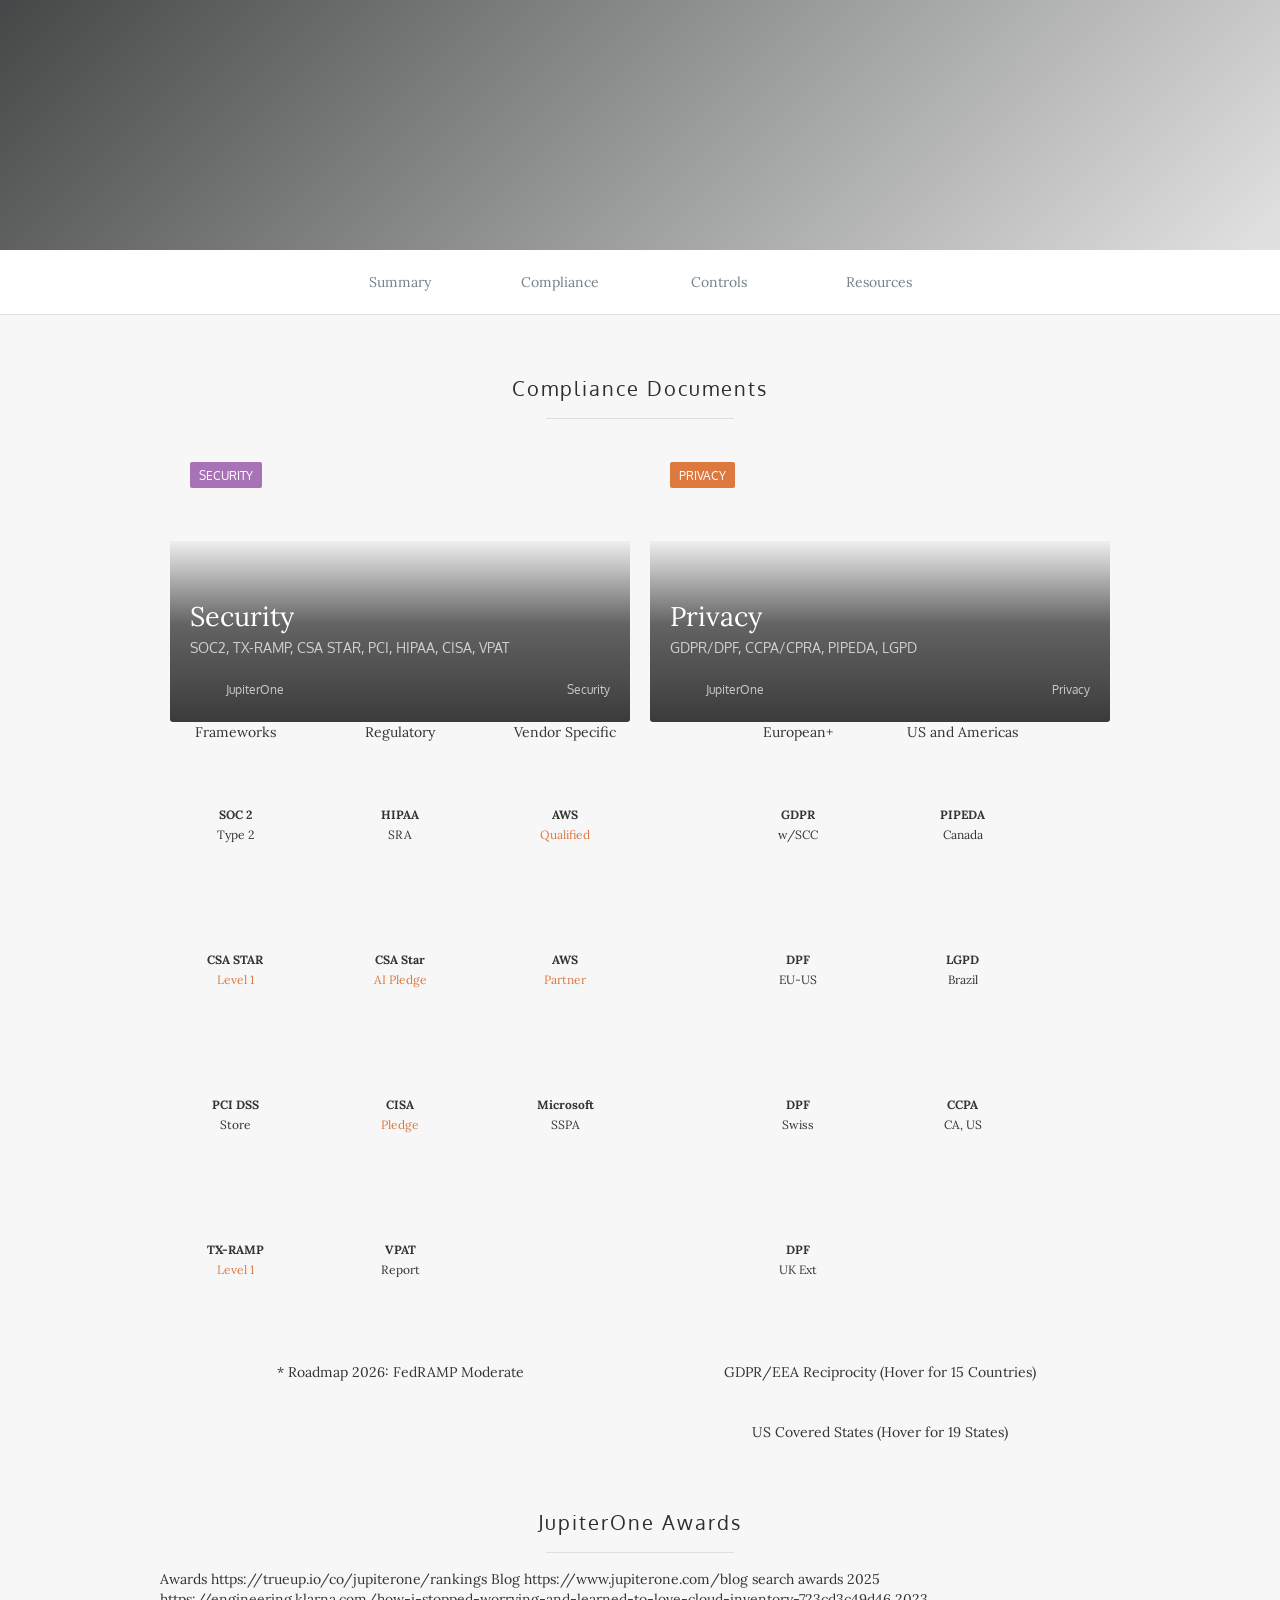
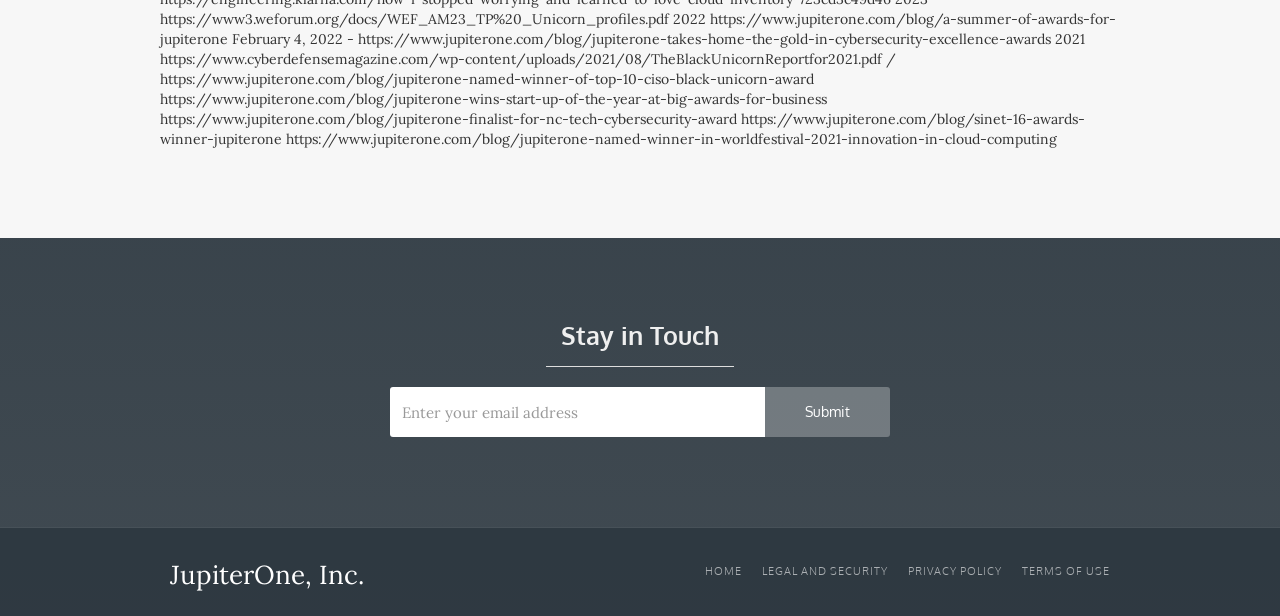
==== trust-compliance.html @ 0ce969a6 "Update trust-compliance.html" ====
<!DOCTYPE html>
<html>
   <head>
      <meta http-equiv="Content-Type" content="text/html; charset=UTF-8">
      <style>.wf-force-outline-none[tabindex="-1"]:focus{outline:none;}</style>
      <title>Trust @ JupiterOne</title>
      <meta content="width=device-width, initial-scale=1" name="viewport">
      <link href="style.css" rel="stylesheet" type="text/css">
      <link href="https://fonts.googleapis.com/" rel="preconnect">
      <link href="https://fonts.gstatic.com/" rel="preconnect" crossorigin="anonymous">
      <script src="webfont.js" type="text/javascript"></script>
      <link rel="stylesheet" href="" media="all">
      <script type="text/javascript">WebFont.load({  google: {    families: ["Lora:regular,italic,700","Oxygen:300,regular,700"]  }});</script>
      <script type="text/javascript">!function(o,c){var n=c.documentElement,t=" w-mod-";n.className+=t+"js",("ontouchstart"in o||o.DocumentTouch&&c instanceof DocumentTouch)&&(n.className+=t+"touch")}(window,document);</script>
      <link href="https://cdn.prod.website-files.com/6266ff495972f5842b11a116/628cf51d4283cd71aa6d47e0_favicon.png" rel="shortcut icon" type="image/x-icon">
      <link href="https://cdn.prod.website-files.com/6266ff495972f5842b11a116/628cf51d4283cd71aa6d47e0_favicon.png" rel="apple-touch-icon">

      <!-- This style is for the pop up container -->
    <style>
    .popup-container {
      position: relative;
      display: inline-block;
      cursor: pointer;
    }

    .popup-text {
      visibility: hidden;
      width: 400px; /* Increased width */
      background-color: #333;
      color: #fff;
      text-align: center;
      padding: 8px;
      border-radius: 6px;

      /* Position the popup */
      position: absolute;
      z-index: 1;
      bottom: 125%; /* Position above */
      left: 50%;
      transform: translateX(-50%);

      /* Fade-in effect */
      opacity: 0;
      transition: opacity 0.3s;
    }

    .popup-container:hover .popup-text {
      visibility: visible;
      opacity: 1;
    }

    .popup-text::after {
      content: "";
      position: absolute;
      top: 100%;
      left: 50%;
      margin-left: -5px;
      border-width: 5px;
      border-style: solid;
      border-color: #333 transparent transparent transparent;
    }
  </style>
      <!-- Style end -->
      
   </head>
   <body>      
         <div class="hero-section">
            <div class="hero-content w-container">
               <div style="transform: translate3d(0px, 0px, 0px) scale3d(1, 1, 1) rotateX(0deg) rotateY(0deg) rotateZ(0deg) skew(0deg, 0deg); opacity: 1; transform-style: preserve-3d;" class="hero-heading"></div>
               <div style="opacity: 1; transform: translate3d(0px, 0px, 0px) scale3d(1, 1, 1) rotateX(0deg) rotateY(0deg) rotateZ(0deg) skew(0deg, 0deg); transform-style: preserve-3d;" class="hero-subheading"></div>
            </div>
         </div>
         <div class="category-section">
            <div class="w-container">
               <div class="w-dyn-list">
                  <div role="list" class="w-clearfix w-dyn-items w-row" style="display: flex; justify-content: center;">
                     <div role="listitem" class="category-wrapper w-dyn-item w-col w-col-2"><a href="index.html" class="category-link">Summary</a></div>
                     <div role="listitem" class="category-wrapper w-dyn-item w-col w-col-2"><a href="/trust/trust-compliance.html" class="category-link">Compliance</a></div>
                     <div role="listitem" class="category-wrapper w-dyn-item w-col w-col-2"><a href="/trust/trust-controls.html" class="category-link">Controls</a></div>
                     <div role="listitem" class="category-wrapper w-dyn-item w-col w-col-2"><a href="/trust/trust-resources.html" class="category-link">Resources</a></div>
                  </div>
               </div>
            </div>
         </div>

      
         <div id="posts" class="main-section bottom-padding">
            <div id="Latest-post" class="w-container">

               <div class="section-heading">
                  <h2 class="section-title">Compliance Documents</h2>
                  <div class="med-divider"></div>
               </div>

               <div class="w-dyn-list">
                  <div role="list" class="w-clearfix w-dyn-items w-row">

                     <div role="listitem" class="featuredthumbnail w-dyn-item w-col w-col-6">
                        <a href="/trust/trust-compliance.html" data-w-id="3c1b0055-dd47-cc77-5812-26c30ac7c948" class="featured-wrapper w-inline-block">
                           <div>
                              <div style="background-color:#a872b7" class="category-tag-2">Security</div>
                              <div style="background-image: url(&quot;https://cdn.prod.website-files.com/6285b9c0f95b5ea1e88356db/6304f6a05c91085bc8f19ae1_jupiterone_starbase-ez_feat.jpeg&quot;); transform: translate3d(0px, 0px, 0px) scale3d(1, 1, 1) rotateX(0deg) rotateY(0deg) rotateZ(0deg) skew(0deg, 0deg); transform-style: preserve-3d;" class="featured-image"></div>
                           </div>
                           <div class="featured-text">
                              <div class="featured-title">Security</div>
                              <div class="featured-description">SOC2, TX-RAMP, CSA STAR, PCI, HIPAA, CISA, VPAT</div>
                              <div class="featured-details">
                                 <div class="w-clearfix">
                                    <img alt="" src="https://images.peerspot.com/image/upload/c_scale,dpr_3.0,f_auto,q_100,w_60/8gvvihca212r0fef0m4paeqx32y7.png" class="author-img">
                                    <div class="author-title lite">JupiterOne</div>
                                    <div class="thumbnail-date lite">Security</div>
                                 </div>
                              </div>
                           </div>
                        </a>

  <div style="display: flex; justify-content: center; gap: 40px; flex-wrap: wrap;">
    <!-- Column 1 -->
    <div style="display: flex; flex-direction: column; gap: 20px;">
      <center>Frameworks</center>
      <div style="width:125px;height:125px;background-image:url('https://raw.githubusercontent.com/ChrisD-J1/trust/main/img-j1-round-transparent.png');background-size:cover;background-position:center;border-radius:8px;display:flex;align-items:center;justify-content:center;text-align:center;margin:0 auto;">
        <div style="padding:8px 12px;font-size:12px;"><strong>SOC 2</strong><br>Type 2</div>
      </div>
      <div style="width:125px;height:125px;background-image:url('https://raw.githubusercontent.com/ChrisD-J1/trust/main/img-j1-round-transparent.png');background-size:cover;background-position:center;border-radius:8px;display:flex;align-items:center;justify-content:center;text-align:center;margin:0 auto;">
        <div style="padding:8px 12px;font-size:12px;"><strong>CSA STAR</strong><br><a href="https://cloudsecurityalliance.org/star/registry/jupiterone" target="_blank">Level 1</a></div>
      </div>
      <div style="width:125px;height:125px;background-image:url('https://raw.githubusercontent.com/ChrisD-J1/trust/main/img-j1-round-transparent.png');background-size:cover;background-position:center;border-radius:8px;display:flex;align-items:center;justify-content:center;text-align:center;margin:0 auto;">
        <div style="padding:8px 12px;font-size:12px;"><strong>PCI DSS</strong><br>Store</div>
      </div>
      <div style="width:125px;height:125px;background-image:url('https://raw.githubusercontent.com/ChrisD-J1/trust/main/img-j1-round-transparent.png');background-size:cover;background-position:center;border-radius:8px;display:flex;align-items:center;justify-content:center;text-align:center;margin:0 auto;">
        <div style="padding:8px 12px;font-size:12px;"><strong>TX-RAMP</strong><br><a href="https://dir.texas.gov/resource-library-item/tx-ramp-certified-cloud-products" target="_blank">Level 1</a></div>
      </div>
    </div>

    <!-- Column 2 -->
    <div style="display: flex; flex-direction: column; gap: 20px;">
      <center>Regulatory</center>
      <div style="width:125px;height:125px;background-image:url('https://raw.githubusercontent.com/ChrisD-J1/trust/main/img-j1-round-transparent.png');background-size:cover;background-position:center;border-radius:8px;display:flex;align-items:center;justify-content:center;text-align:center;margin:0 auto;">
        <div style="padding:8px 12px;font-size:12px;"><strong>HIPAA</strong><br>SRA</div>
      </div>
      <div style="width:125px;height:125px;background-image:url('https://raw.githubusercontent.com/ChrisD-J1/trust/main/img-j1-round-transparent.png');background-size:cover;background-position:center;border-radius:8px;display:flex;align-items:center;justify-content:center;text-align:center;margin:0 auto;">
        <div style="padding:8px 12px;font-size:12px;"><strong>CSA Star</strong><br><a href="https://cloudsecurityalliance.org/star/ai-trustworthy-pledge/organizations" target="_blank">AI Pledge</a></div>
      </div>
       <div style="width:125px;height:125px;background-image:url('https://raw.githubusercontent.com/ChrisD-J1/trust/main/img-j1-round-transparent.png');background-size:cover;background-position:center;border-radius:8px;display:flex;align-items:center;justify-content:center;text-align:center;margin:0 auto;">
        <div style="padding:8px 12px;font-size:12px;"><strong>CISA</strong><br><a href="https://www.cisa.gov/securebydesign/pledge/secure-design-pledge-signers" target="_blank">Pledge</a></div>
      </div>
      <div style="width:125px;height:125px;background-image:url('https://raw.githubusercontent.com/ChrisD-J1/trust/main/img-j1-round-transparent.png');background-size:cover;background-position:center;border-radius:8px;display:flex;align-items:center;justify-content:center;text-align:center;margin:0 auto;">
        <div style="padding:8px 12px;font-size:12px;"><strong>VPAT</strong><br>Report</div>
      </div>
    </div>

    <!-- Column 3 -->
    <div style="display: flex; flex-direction: column; gap: 20px;">
       <center>Vendor Specific</center>
      <div style="width:125px;height:125px;background-image:url('https://raw.githubusercontent.com/ChrisD-J1/trust/main/img-j1-round-transparent.png');background-size:cover;background-position:center;border-radius:8px;display:flex;align-items:center;justify-content:center;text-align:center;margin:0 auto;">
        <div style="padding:8px 12px;font-size:12px;"><strong>AWS</strong><br><a href="https://aws.amazon.com/marketplace/seller-profile?id=98338470-68dc-4c91-8d9e-7c3e87371c92" target="_blank">Qualified</a></div>
      </div>
      <div style="width:125px;height:125px;background-image:url('https://raw.githubusercontent.com/ChrisD-J1/trust/main/img-j1-round-transparent.png');background-size:cover;background-position:center;border-radius:8px;display:flex;align-items:center;justify-content:center;text-align:center;margin:0 auto;">
        <div style="padding:8px 12px;font-size:12px;"><strong>AWS</strong><br><a href="https://partners.amazonaws.com/partners/0010h00001fv94ZAAQ/" target="_blank">Partner</a></div>
      </div>
      <div style="width:125px;height:125px;background-image:url('https://raw.githubusercontent.com/ChrisD-J1/trust/main/img-j1-round-transparent.png');background-size:cover;background-position:center;border-radius:8px;display:flex;align-items:center;justify-content:center;text-align:center;margin:0 auto;">
        <div style="padding:8px 12px;font-size:12px;"><strong>Microsoft</strong><br>SSPA</div>
      </div>
    </div>
     * Roadmap 2026: FedRAMP Moderate
  </div>
                     </div>

                     <div role="listitem" class="featuredthumbnail w-dyn-item w-col w-col-6">
                        <a href="/trust/trust-compliance.html" data-w-id="3c1b0055-dd47-cc77-5812-26c30ac7c948" class="featured-wrapper w-inline-block">
                           <div>
                              <div style="background-color:#dd783f" class="category-tag-2">Privacy</div>
                              <div style="background-image: url(&quot;https://cdn.prod.website-files.com/6285b9c0f95b5ea1e88356db/6304f6a44783816a6e244336_jupiterone_data-privacy-day-protecting-customers-data_feat.jpeg&quot;); transform: translate3d(0px, 0px, 0px) scale3d(1, 1, 1) rotateX(0deg) rotateY(0deg) rotateZ(0deg) skew(0deg, 0deg); transform-style: preserve-3d;" class="featured-image"></div>
                           </div>
                           <div class="featured-text">
                              <div class="featured-title">Privacy</div>
                              <div class="featured-description">GDPR/DPF, CCPA/CPRA, PIPEDA, LGPD</div>
                              <div class="featured-details">
                                 <div class="w-clearfix">
                                    <img alt="" src="https://images.peerspot.com/image/upload/c_scale,dpr_3.0,f_auto,q_100,w_60/8gvvihca212r0fef0m4paeqx32y7.png" class="author-img">
                                    <div class="author-title lite">JupiterOne</div>
                                    <div class="thumbnail-date lite">Privacy</div>
                                 </div>
                              </div>
                           </div>
                        </a>

  <div style="display: flex; justify-content: center; gap: 40px; flex-wrap: wrap;">
    <!-- Column 1 -->
    <div style="display: flex; flex-direction: column; gap: 20px;">
      <center>European+</center>
      <div style="width:125px;height:125px;background-image:url('https://raw.githubusercontent.com/ChrisD-J1/trust/main/img-j1-round-transparent.png');background-size:cover;background-position:center;border-radius:8px;display:flex;align-items:center;justify-content:center;text-align:center;margin:0 auto;">
        <div style="padding:8px 12px;font-size:12px;"><strong>GDPR</strong><br>w/SCC</div>
      </div>
      <div style="width:125px;height:125px;background-image:url('https://raw.githubusercontent.com/ChrisD-J1/trust/main/img-j1-round-transparent.png');background-size:cover;background-position:center;border-radius:8px;display:flex;align-items:center;justify-content:center;text-align:center;margin:0 auto;">
        <div style="padding:8px 12px;font-size:12px;"><strong>DPF</strong><br>EU-US</div>
      </div>
      <div style="width:125px;height:125px;background-image:url('https://raw.githubusercontent.com/ChrisD-J1/trust/main/img-j1-round-transparent.png');background-size:cover;background-position:center;border-radius:8px;display:flex;align-items:center;justify-content:center;text-align:center;margin:0 auto;">
        <div style="padding:8px 12px;font-size:12px;"><strong>DPF</strong><br>Swiss</div>
      </div>
      <div style="width:125px;height:125px;background-image:url('https://raw.githubusercontent.com/ChrisD-J1/trust/main/img-j1-round-transparent.png');background-size:cover;background-position:center;border-radius:8px;display:flex;align-items:center;justify-content:center;text-align:center;margin:0 auto;">
        <div style="padding:8px 12px;font-size:12px;"><strong>DPF</strong><br>UK Ext</div>
      </div>
    </div>

    <!-- Column 2 -->
    <div style="display: flex; flex-direction: column; gap: 20px;">
      <center>US and Americas</center>
      <div style="width:125px;height:125px;background-image:url('https://raw.githubusercontent.com/ChrisD-J1/trust/main/img-j1-round-transparent.png');background-size:cover;background-position:center;border-radius:8px;display:flex;align-items:center;justify-content:center;text-align:center;margin:0 auto;">
        <div style="padding:8px 12px;font-size:12px;"><strong>PIPEDA</strong><br>Canada</div>
      </div>
      <div style="width:125px;height:125px;background-image:url('https://raw.githubusercontent.com/ChrisD-J1/trust/main/img-j1-round-transparent.png');background-size:cover;background-position:center;border-radius:8px;display:flex;align-items:center;justify-content:center;text-align:center;margin:0 auto;">
        <div style="padding:8px 12px;font-size:12px;"><strong>LGPD</strong><br>Brazil</div>
      </div>
      <div style="width:125px;height:125px;background-image:url('https://raw.githubusercontent.com/ChrisD-J1/trust/main/img-j1-round-transparent.png');background-size:cover;background-position:center;border-radius:8px;display:flex;align-items:center;justify-content:center;text-align:center;margin:0 auto;">
        <div style="padding:8px 12px;font-size:12px;"><strong>CCPA</strong><br>CA, US</div>
      </div>
    </div>
     <!-- This is the style above -->
  <div class="popup-container">GDPR/EEA Reciprocity (Hover for 15 Countries)
    <div class="popup-text">* EEA-Recognized Countries: Andorra, Argentina, Canada (commercial orgs), Faroe Islands, Guernsey, Israel, Isle of Man, Japan, Jersey, New Zealand, Republic of Korea, Switzerland, the United Kingdom, and Uruguay. US: For commercial orgs participating in the EU-US DPF.
    </div>
  </div>

  <div class="popup-container">US Covered States (Hover for 19 States)
    <div class="popup-text">* Contractual obligations may be updated to cover the following states: California (CCPA), Colorado (CPA), Connecticut (CDPA), Delaware (DPDPA), Indiana (ICDP), Iowa (ICDPA), Kentucky (KCDP), Maryland (MODPA), Minnesota (MCDP), Montana (MCDPA), Nebraska (NDPA), New Hampshire, New Jersey, Oregon (OCPA), Rhode Island (RIDTPPA), Tennessee (TIPA), Texas (TDPSA), Utah (UCPA), and Virginia (VCDPA).
    </div>
  </div>
    </div>
     <!-- Pop up over -->
                     </div>
                  </div>
               </div>
            </div>
               
            <div class="w-container">
               <div class="section-heading">
                  <h2 class="section-title">JupiterOne Awards</h2>
                  <div class="med-divider"></div>
               </div>
               
               <div class="w-dyn-list">
                  <div role="list" class="w-clearfix w-dyn-items w-row">



Awards https://trueup.io/co/jupiterone/rankings
Blog https://www.jupiterone.com/blog search awards
2025 https://engineering.klarna.com/how-i-stopped-worrying-and-learned-to-love-cloud-inventory-723cd3c49d46
2023 https://www3.weforum.org/docs/WEF_AM23_TP%20_Unicorn_profiles.pdf
2022 https://www.jupiterone.com/blog/a-summer-of-awards-for-jupiterone
February 4, 2022 - https://www.jupiterone.com/blog/jupiterone-takes-home-the-gold-in-cybersecurity-excellence-awards
2021 https://www.cyberdefensemagazine.com/wp-content/uploads/2021/08/TheBlackUnicornReportfor2021.pdf / https://www.jupiterone.com/blog/jupiterone-named-winner-of-top-10-ciso-black-unicorn-award
https://www.jupiterone.com/blog/jupiterone-wins-start-up-of-the-year-at-big-awards-for-business
https://www.jupiterone.com/blog/jupiterone-finalist-for-nc-tech-cybersecurity-award
https://www.jupiterone.com/blog/sinet-16-awards-winner-jupiterone
https://www.jupiterone.com/blog/jupiterone-named-winner-in-worldfestival-2021-innovation-in-cloud-computing
                     
                     <!--
                     <div role="listitem" class="blog-thumbnail w-dyn-item w-col w-col-4">
                        <a href="https://www.jupiterone.com/resources?content-type=Case+Study" data-w-id="46150442-4efa-9d36-3a4c-20d527e7a6bc" class="thumbnail-wrapper w-inline-block">
                           <div class="image-wrapper">
                              <div style="background-image: url(&quot;https://cmscritic.com/ms-content/uploads/2025/05/databricks.jpg?format=auto&width=1920&quot;); transform: translate3d(0px, 0px, 0px) scale3d(1, 1, 1) rotateX(0deg) rotateY(0deg) rotateZ(0deg) skew(0deg, 0deg); transform-style: preserve-3d;" class="thumbnail-image"></div>
                              <div style="background-color:#e6c728" class="category-tag">Case Study</div>
                           </div>
                           <div class="thumbnail-text">
                              <div class="blog-title">Databricks</div>
                              <div class="preview-text">How Databricks achieved greater asset visibility</div>
                           </div>
                           <div class="thumb-details w-clearfix">
                              <img alt="Databricks" src="https://images.peerspot.com/image/upload/c_scale,dpr_3.0,f_auto,q_100,w_60/8gvvihca212r0fef0m4paeqx32y7.png" class="author-img">
                              <div class="author-title">JupiterOne</div>
                              <div class="thumbnail-date">Databricks</div>
                           </div>
                        </a>
                     </div>
                     <div role="listitem" class="blog-thumbnail w-dyn-item w-col w-col-4">
                        <a href="https://www.jupiterone.com/resources?content-type=Case+Study" data-w-id="46150442-4efa-9d36-3a4c-20d527e7a6bc" class="thumbnail-wrapper w-inline-block">
                           <div class="image-wrapper">
                              <div style="background-image: url(&quot;https://indeed.design/static/83ab86812786bc2368a3e95258b2fa66/06186/Indeed-wordmark.webp&quot;); transform: translate3d(0px, 0px, 0px) scale3d(1, 1, 1) rotateX(0deg) rotateY(0deg) rotateZ(0deg) skew(0deg, 0deg); transform-style: preserve-3d;" class="thumbnail-image"></div>
                              <div style="background-color:#a872b7" class="category-tag">Case Study</div>
                           </div>
                           <div class="thumbnail-text">
                              <div class="blog-title">Indeed</div>
                              <div class="preview-text">Indeed securely transitions to AWS with JupiterOne</div>
                           </div>
                           <div class="thumb-details w-clearfix">
                              <img alt="" src="https://images.peerspot.com/image/upload/c_scale,dpr_3.0,f_auto,q_100,w_60/8gvvihca212r0fef0m4paeqx32y7.png" class="author-img">
                              <div class="author-title">JupiterOne</div>
                              <div class="thumbnail-date">Indeed</div>
                           </div>
                        </a>
                     </div>
                     <div role="listitem" class="blog-thumbnail w-dyn-item w-col w-col-4">
                        <a href="https://www.jupiterone.com/resources?content-type=Case+Study" data-w-id="46150442-4efa-9d36-3a4c-20d527e7a6bc" class="thumbnail-wrapper w-inline-block">
                           <div class="image-wrapper">
                              <div style="background-image: url(&quot;https://f.hubspotusercontent00.net/hubfs/5957403/Auth0.png&quot;); transform: translate3d(0px, 0px, 0px) scale3d(1, 1, 1) rotateX(0deg) rotateY(0deg) rotateZ(0deg) skew(0deg, 0deg); transform-style: preserve-3d;" class="thumbnail-image"></div>
                              <div style="background-color:#4aaec2" class="category-tag">Case Study</div>
                           </div>
                           <div class="thumbnail-text">
                              <div class="blog-title">Auth0</div>
                              <div class="preview-text">Auth0 improves SecOps capability with JupiterOne</div>
                           </div>
                           <div class="thumb-details w-clearfix">
                              <img alt="" src="https://images.peerspot.com/image/upload/c_scale,dpr_3.0,f_auto,q_100,w_60/8gvvihca212r0fef0m4paeqx32y7.png" class="author-img">
                              <div class="author-title">JupiterOne</div>
                              <div class="thumbnail-date">Auth0</div>
                           </div>
                        </a>
                     </div>
                     <div role="listitem" class="blog-thumbnail w-dyn-item w-col w-col-4">
                        <a href="https://www.jupiterone.com/resources?content-type=Case+Study" data-w-id="46150442-4efa-9d36-3a4c-20d527e7a6bc" class="thumbnail-wrapper w-inline-block">
                           <div class="image-wrapper">
                              <div style="background-image: url(&quot;https://cf-images.us-east-1.prod.boltdns.net/v1/static/854081161001/77eef93c-830f-4c57-8b0f-22f2dab84072/80c4df4a-a3ca-4bc3-90a3-06279bfbb542/1280x720/match/image.jpg&quot;); transform: translate3d(0px, 0px, 0px) scale3d(1, 1, 1) rotateX(0deg) rotateY(0deg) rotateZ(0deg) skew(0deg, 0deg); transform-style: preserve-3d;" class="thumbnail-image"></div>
                              <div style="background-color:#d25f7c" class="category-tag">Case Study</div>
                           </div>
                           <div class="thumbnail-text">
                              <div class="blog-title">Robinhood</div>
                              <div class="preview-text">Centralized repository of the entire vulnerability catalog</div>
                           </div>
                           <div class="thumb-details w-clearfix">
                              <img alt="" src="https://images.peerspot.com/image/upload/c_scale,dpr_3.0,f_auto,q_100,w_60/8gvvihca212r0fef0m4paeqx32y7.png" class="author-img">
                              <div class="author-title">JupiterOne</div>
                              <div class="thumbnail-date">Robinhood</div>
                           </div>
                        </a>
                     </div>
                     <div role="listitem" class="blog-thumbnail w-dyn-item w-col w-col-4">
                        <a href="https://www.jupiterone.com/resources?content-type=Case+Study" data-w-id="46150442-4efa-9d36-3a4c-20d527e7a6bc" class="thumbnail-wrapper w-inline-block">
                           <div class="image-wrapper">
                              <div style="background-image: url(&quot;https://www.perivan.com/wp-content/uploads/2024/05/mirrad.png&quot;); transform: translate3d(0px, 0px, 0px) scale3d(1, 1, 1) rotateX(0deg) rotateY(0deg) rotateZ(0deg) skew(0deg, 0deg); transform-style: preserve-3d;" class="thumbnail-image"></div>
                              <div style="background-color:#d25f7c" class="category-tag">Case Study</div>
                           </div>
                           <div class="thumbnail-text">
                              <div class="blog-title">Mirriad</div>
                              <div class="preview-text">How Mirriad Strengthened Security and Compliance to Support Business Growth</div>
                           </div>
                           <div class="thumb-details w-clearfix">
                              <img alt="" src="https://images.peerspot.com/image/upload/c_scale,dpr_3.0,f_auto,q_100,w_60/8gvvihca212r0fef0m4paeqx32y7.png" class="author-img">
                              <div class="author-title">JupiterOne</div>
                              <div class="thumbnail-date">Mirriad</div>
                           </div>
                        </a>
                     </div>
                     <div role="listitem" class="blog-thumbnail w-dyn-item w-col w-col-4">
                        <a href="https://www.jupiterone.com/resources?content-type=Case+Study" data-w-id="46150442-4efa-9d36-3a4c-20d527e7a6bc" class="thumbnail-wrapper w-inline-block">
                           <div class="image-wrapper">
                              <div style="background-image: url(&quot;https://www.okta.com/content/dam/okta---digital/en_us/images/graphics/og-image-webinars-hub.png&quot;); transform: translate3d(0px, 0px, 0px) scale3d(1, 1, 1) rotateX(0deg) rotateY(0deg) rotateZ(0deg) skew(0deg, 0deg); transform-style: preserve-3d;" class="thumbnail-image"></div>
                              <div style="background-color:#49ae5c" class="category-tag">Case Study</div>
                           </div>
                           <div class="thumbnail-text">
                              <div class="blog-title">Okta</div>
                              <div class="preview-text">Okta Customer Identity Cloud transforms security into a business enabler</div>
                           </div>
                           <div class="thumb-details w-clearfix">
                              <img alt="" src="https://images.peerspot.com/image/upload/c_scale,dpr_3.0,f_auto,q_100,w_60/8gvvihca212r0fef0m4paeqx32y7.png" class="author-img">
                              <div class="author-title">JupiterOne</div>
                              <div class="thumbnail-date">Okta</div>
                           </div>
                        </a>
                     </div> -->
                  </div>
               </div>
            </div>
         </div>

         <div class="main-section dark">
            <div class="w-container">
               <div class="section-heading">
                  <h2 class="white">Stay in Touch</h2>
                  <div class="med-divider"></div>
               </div>
               <div class="form-wrapper w-form">
                  <form id="email-form" name="email-form" data-name="Email Form" method="POST" action="https://formsubmit.co/trust@jupiterone.com" class="w-clearfix" data-wf-page-id="5e4b1929fccc7f5af9de826b" data-wf-element-id="3bd33d45-8464-92a7-9cf0-d7b045aa296d"><input class="field w-input" maxlength="256" name="email" data-name="Email" placeholder="Enter your email address" type="email" id="email" required=""><input type="submit" data-wait="Please wait..." class="submit-button w-button" value="Submit">
                  <input type="hidden" name="_captcha" value="false">
                  <input type="hidden" name="_subject" value="New Trust Submission!">
                  <input type="hidden" name="_next" value="https://www.jupiterone.com"></form>
                  <div class="success-message w-form-done">
                     <p>Thank you! Your submission has been received!</p>
                  </div>
                  <div class="w-form-fail">
                     <p>Oops! Something went wrong while submitting the form</p>
                  </div>
               </div>
            </div>
            <div class="footer-section">
               <div class="w-container">
                  <div class="w-row">
                     <div class="w-col w-col-4 w-col-small-4">
                        <a href="https://www.jupiterone.com/" aria-current="page" class="footer-logo w-inline-block w--current">
                           <div class="long-text">JupiterOne, Inc.</div>
                        </a>
                     </div>
                     <div class="footer-links w-col w-col-8 w-col-small-8"><a href="https://www.jupiterone.com" aria-current="page" class="footer-link w--current">Home</a><a href="https://www.jupiterone.com/legal-and-security-hub" class="footer-link">Legal and Security</a><a href="https://www.jupiterone.com/privacy-policy" class="footer-link">Privacy Policy</a><a href="https://www.jupiterone.com/terms-of-use" class="footer-link">Terms of Use</a></div>
                  </div>
               </div>
            </div>
         </div>
      </div>
   </body>
</html>
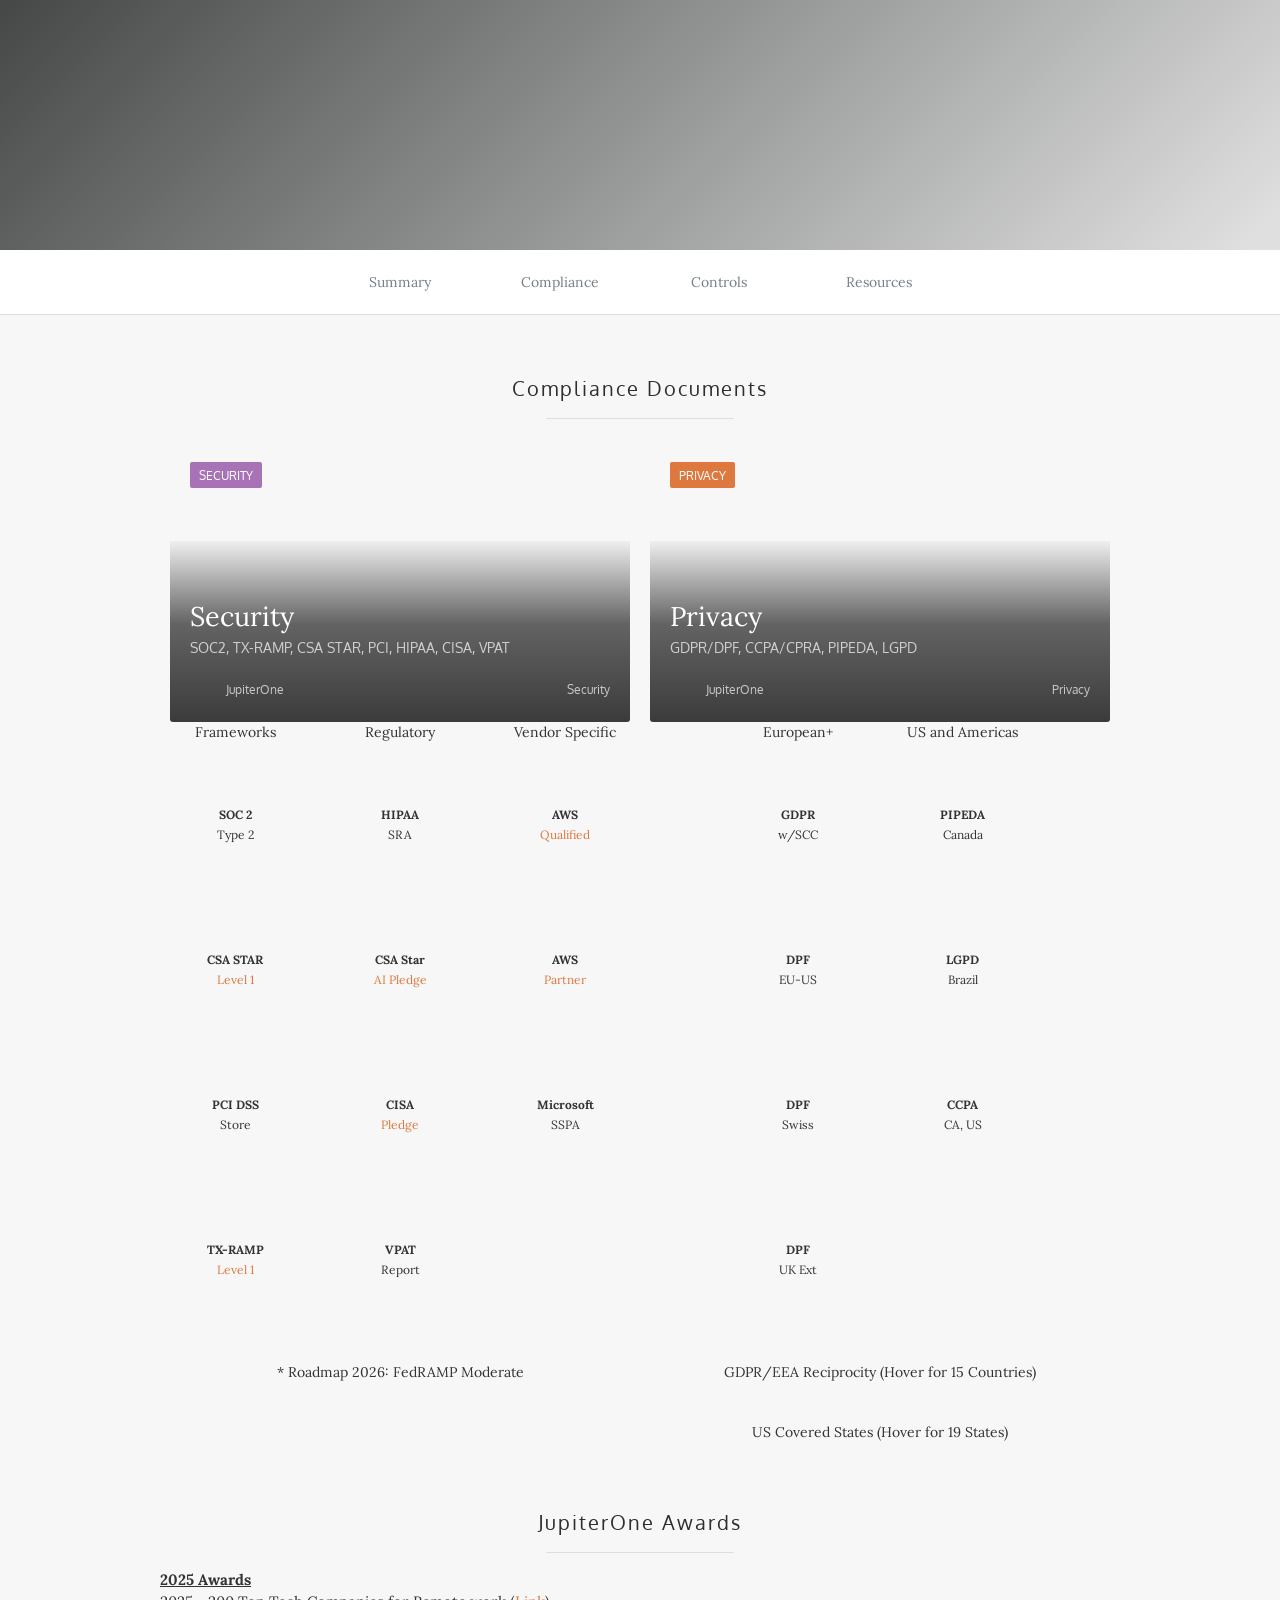
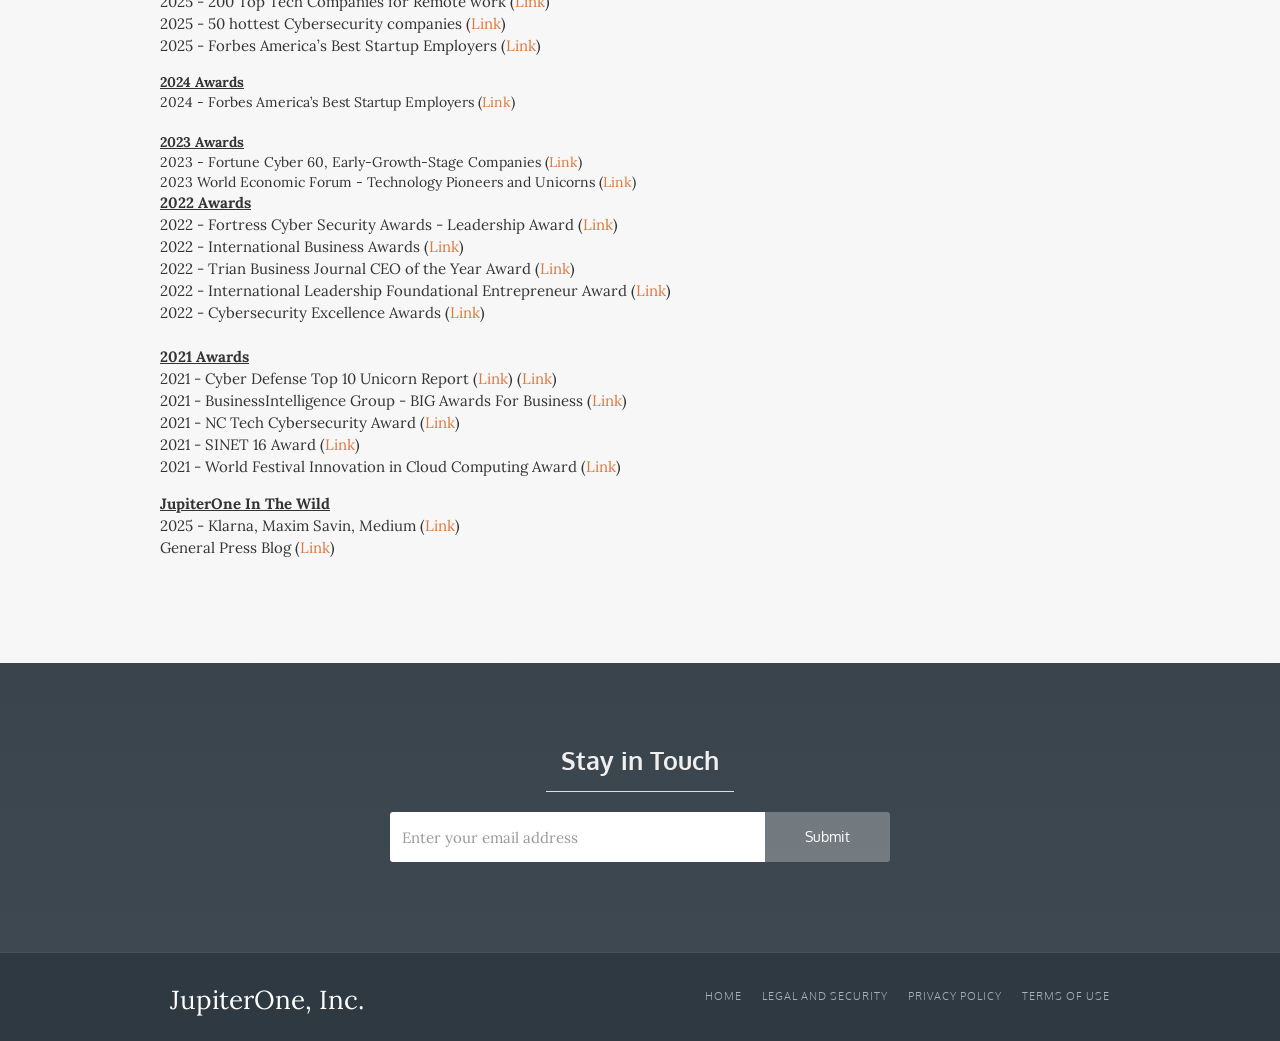
==== commit f92da869: "Update trust-compliance.html" ====
--- a/trust-compliance.html
+++ b/trust-compliance.html
@@ -242,19 +242,29 @@
                <div class="w-dyn-list">
                   <div role="list" class="w-clearfix w-dyn-items w-row">
 
-
-
-Awards https://trueup.io/co/jupiterone/rankings
-Blog https://www.jupiterone.com/blog search awards
-2025 https://engineering.klarna.com/how-i-stopped-worrying-and-learned-to-love-cloud-inventory-723cd3c49d46
-2023 https://www3.weforum.org/docs/WEF_AM23_TP%20_Unicorn_profiles.pdf
-2022 https://www.jupiterone.com/blog/a-summer-of-awards-for-jupiterone
-February 4, 2022 - https://www.jupiterone.com/blog/jupiterone-takes-home-the-gold-in-cybersecurity-excellence-awards
-2021 https://www.cyberdefensemagazine.com/wp-content/uploads/2021/08/TheBlackUnicornReportfor2021.pdf / https://www.jupiterone.com/blog/jupiterone-named-winner-of-top-10-ciso-black-unicorn-award
-https://www.jupiterone.com/blog/jupiterone-wins-start-up-of-the-year-at-big-awards-for-business
-https://www.jupiterone.com/blog/jupiterone-finalist-for-nc-tech-cybersecurity-award
-https://www.jupiterone.com/blog/sinet-16-awards-winner-jupiterone
-https://www.jupiterone.com/blog/jupiterone-named-winner-in-worldfestival-2021-innovation-in-cloud-computing
+<p><span style="text-decoration: underline;"><strong>2025 Awards</strong></span><br />2025 - 200 Top Tech Companies for Remote work (<a href="https://trueup.io/co/jupiterone/rankings">Link</a>)<br />2025 - 50 hottest Cybersecurity companies&nbsp;(<a href="https://trueup.io/co/jupiterone/rankings">Link</a>)<br />2025 - Forbes America&rsquo;s Best Startup Employers (<a href="https://trueup.io/co/jupiterone/rankings">Link</a>)</p>
+<div>
+<div class="mb-6 flex items-start">
+<div class="shrink-0"><span style="text-decoration: underline;"><strong>2024 Awards</strong></span></div>
+<div class="shrink-0">2024 - Forbes America&rsquo;s Best Startup Employers (<a href="https://trueup.io/co/jupiterone/rankings">Link</a>)</div>
+<div class="me-4 leading-tight">
+<div class="text-sm">&nbsp;</div>
+<div class="text-sm"><span style="text-decoration: underline;"><strong>2023 Awards</strong></span></div>
+</div>
+</div>
+</div>
+<div>
+<div class="mb-6 flex items-start">
+<div class="me-4 leading-tight">
+<div class="font-semibold">2023 - Fortune Cyber 60,&nbsp;Early-Growth-Stage Companies (<a href="https://trueup.io/co/jupiterone/rankings">Link</a>)</div>
+<div class="text-sm">
+<div class="font-semibold">2023 World Economic Forum - Technology Pioneers and Unicorns&nbsp;(<a href="https://www3.weforum.org/docs/WEF_AM23_TP%20_Unicorn_profiles.pdf">Link</a>)</div>
+</div>
+</div>
+</div>
+</div>
+<p><span style="text-decoration: underline;"><strong>2022 Awards</strong></span><br />2022 - Fortress Cyber Security Awards - Leadership Award&nbsp;(<a href="https://www.jupiterone.com/blog/a-summer-of-awards-for-jupiterone">Link</a>)<br />2022 - International Business Awards&nbsp;(<a href="https://www.jupiterone.com/blog/a-summer-of-awards-for-jupiterone">Link</a>)<br />2022 - Trian Business Journal CEO of the Year Award&nbsp;(<a href="https://www.jupiterone.com/blog/a-summer-of-awards-for-jupiterone">Link</a>)<br />2022 - International Leadership Foundational Entrepreneur Award&nbsp;(<a href="https://www.jupiterone.com/blog/a-summer-of-awards-for-jupiterone">Link</a>)<br />2022 - Cybersecurity Excellence Awards&nbsp;(<a href="https://www.jupiterone.com/blog/jupiterone-takes-home-the-gold-in-cybersecurity-excellence-awards">Link</a>)<br /><br /><span style="text-decoration: underline;"><strong>2021 Awards</strong></span><br />2021 - Cyber Defense Top 10 Unicorn Report&nbsp;(<a href="https://www.cyberdefensemagazine.com/wp-content/uploads/2021/08/TheBlackUnicornReportfor2021.pdf">Link</a>) (<a href="https://www.jupiterone.com/blog/jupiterone-named-winner-of-top-10-ciso-black-unicorn-award">Link</a>)<br />2021 - BusinessIntelligence Group - BIG Awards For Business (<a href="https://www.jupiterone.com/blog/jupiterone-wins-start-up-of-the-year-at-big-awards-for-business">Link</a>)<br />2021 - NC Tech Cybersecurity Award (<a href="https://www.jupiterone.com/blog/jupiterone-finalist-for-nc-tech-cybersecurity-award">Li</a><a href="https://www.jupiterone.com/blog/jupiterone-finalist-for-nc-tech-cybersecurity-award">nk</a>)<br />2021 - SINET 16 Award (<a href="https://www.jupiterone.com/blog/sinet-16-awards-winner-jupiterone">Link</a>)<br />2021 - World Festival Innovation in Cloud Computing Award (<a href="https://www.jupiterone.com/blog/jupiterone-named-winner-in-worldfestival-2021-innovation-in-cloud-computing">Link</a>)<span class="c-message__edited_label" dir="ltr" data-sk="tooltip_parent"><br /></span></p>
+<p><span class="c-message__edited_label" dir="ltr" data-sk="tooltip_parent"><span style="text-decoration: underline;"><strong>JupiterOne In The Wild</strong></span><br />2025 - Klarna, Maxim Savin, Medium (<a href="https://engineering.klarna.com/how-i-stopped-worrying-and-learned-to-love-cloud-inventory-723cd3c49d46">Link</a>)<br />General Press Blog (<a href="https://www.jupiterone.com/newsroom">Link</a>)<br /></span></p>
                      
                      <!--
                      <div role="listitem" class="blog-thumbnail w-dyn-item w-col w-col-4">
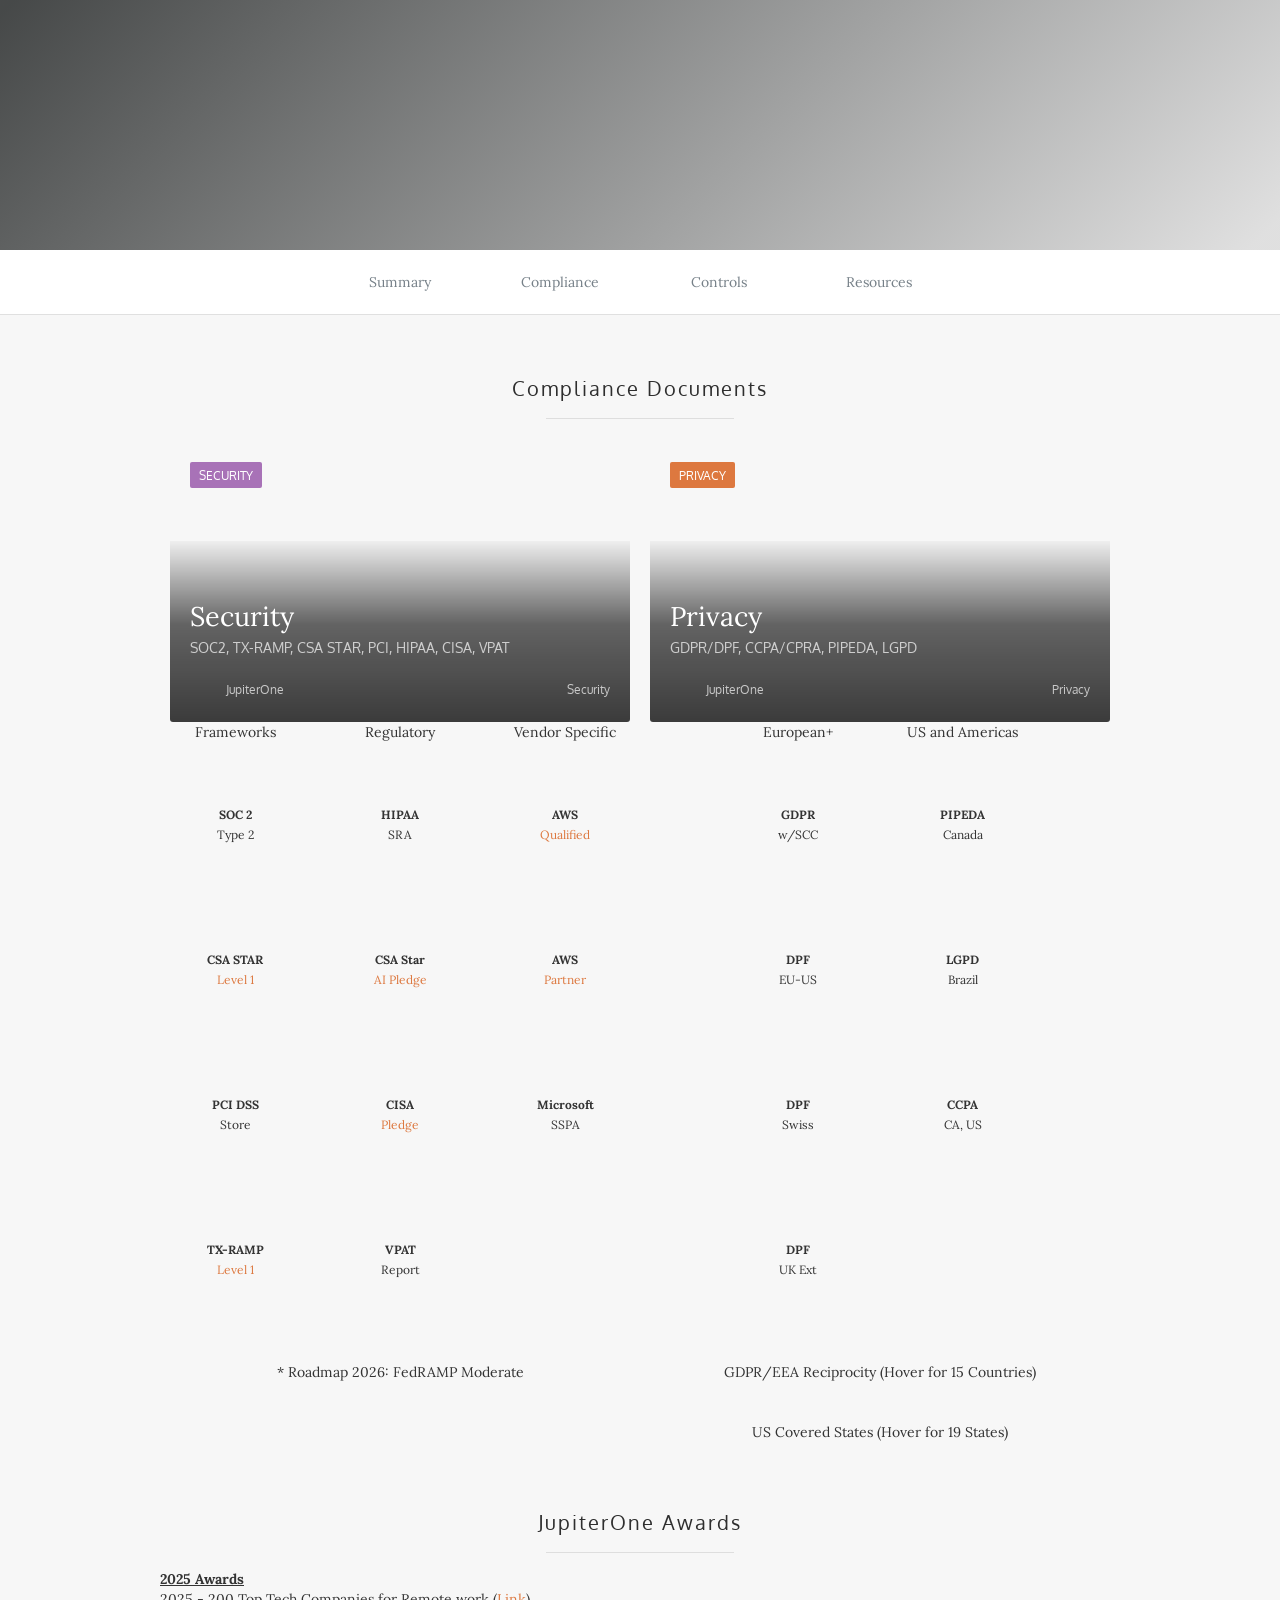
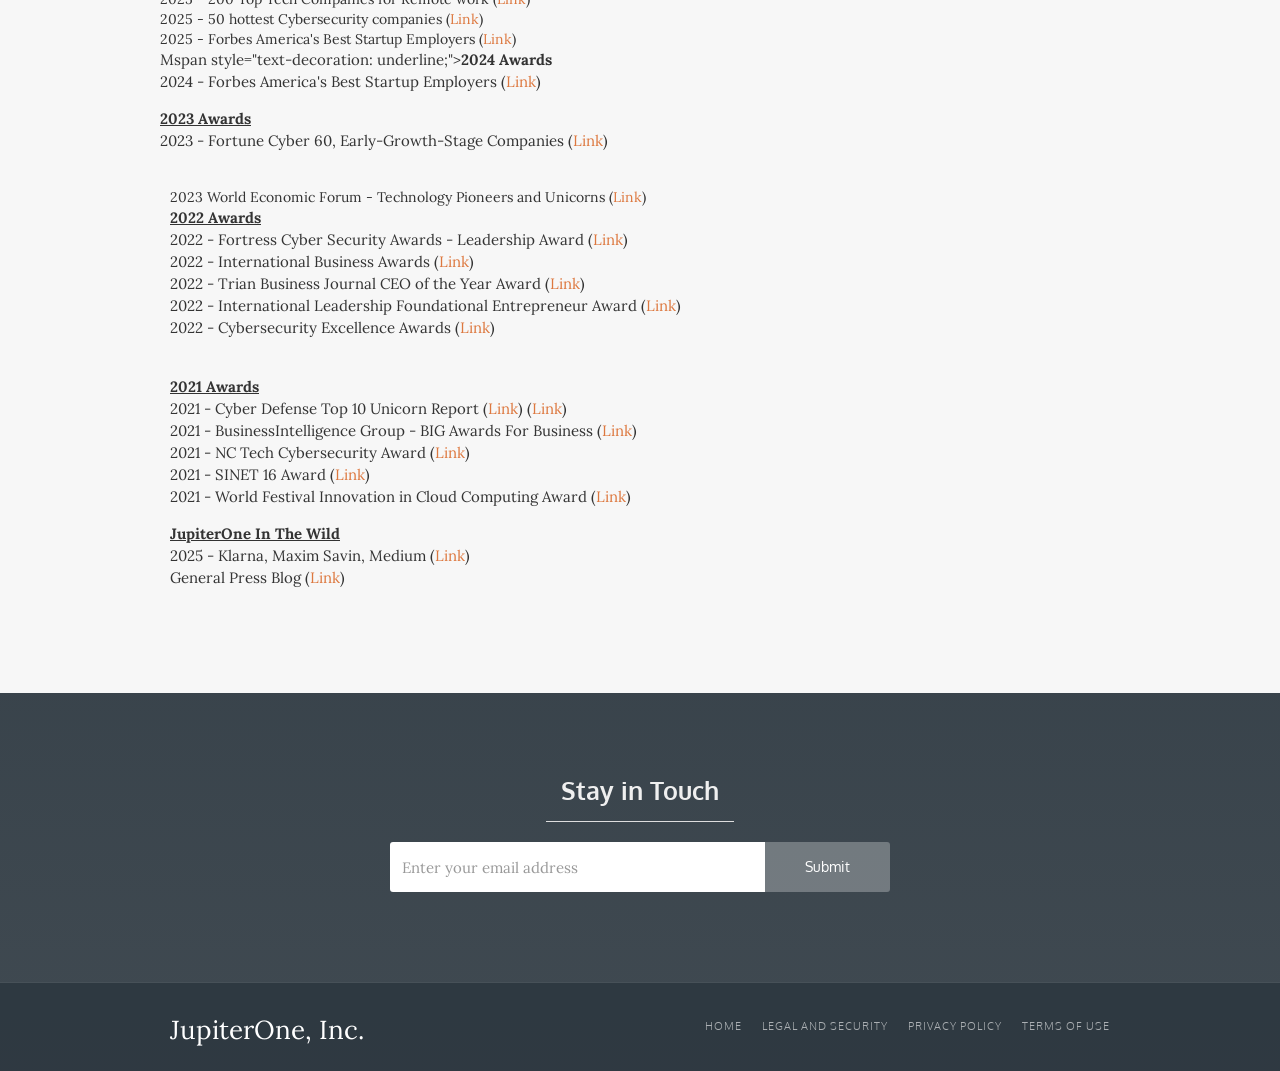
==== commit cf99dadd: "Update trust-compliance.html" ====
--- a/trust-compliance.html
+++ b/trust-compliance.html
@@ -242,30 +242,35 @@
                <div class="w-dyn-list">
                   <div role="list" class="w-clearfix w-dyn-items w-row">
 
-<p><span style="text-decoration: underline;"><strong>2025 Awards</strong></span><br />2025 - 200 Top Tech Companies for Remote work (<a href="https://trueup.io/co/jupiterone/rankings">Link</a>)<br />2025 - 50 hottest Cybersecurity companies&nbsp;(<a href="https://trueup.io/co/jupiterone/rankings">Link</a>)<br />2025 - Forbes America&rsquo;s Best Startup Employers (<a href="https://trueup.io/co/jupiterone/rankings">Link</a>)</p>
-<div>
-<div class="mb-6 flex items-start">
-<div class="shrink-0"><span style="text-decoration: underline;"><strong>2024 Awards</strong></span></div>
-<div class="shrink-0">2024 - Forbes America&rsquo;s Best Startup Employers (<a href="https://trueup.io/co/jupiterone/rankings">Link</a>)</div>
-<div class="me-4 leading-tight">
-<div class="text-sm">&nbsp;</div>
-<div class="text-sm"><span style="text-decoration: underline;"><strong>2023 Awards</strong></span></div>
-</div>
-</div>
-</div>
-<div>
-<div class="mb-6 flex items-start">
-<div class="me-4 leading-tight">
-<div class="font-semibold">2023 - Fortune Cyber 60,&nbsp;Early-Growth-Stage Companies (<a href="https://trueup.io/co/jupiterone/rankings">Link</a>)</div>
-<div class="text-sm">
-<div class="font-semibold">2023 World Economic Forum - Technology Pioneers and Unicorns&nbsp;(<a href="https://www3.weforum.org/docs/WEF_AM23_TP%20_Unicorn_profiles.pdf">Link</a>)</div>
-</div>
-</div>
-</div>
-</div>
-<p><span style="text-decoration: underline;"><strong>2022 Awards</strong></span><br />2022 - Fortress Cyber Security Awards - Leadership Award&nbsp;(<a href="https://www.jupiterone.com/blog/a-summer-of-awards-for-jupiterone">Link</a>)<br />2022 - International Business Awards&nbsp;(<a href="https://www.jupiterone.com/blog/a-summer-of-awards-for-jupiterone">Link</a>)<br />2022 - Trian Business Journal CEO of the Year Award&nbsp;(<a href="https://www.jupiterone.com/blog/a-summer-of-awards-for-jupiterone">Link</a>)<br />2022 - International Leadership Foundational Entrepreneur Award&nbsp;(<a href="https://www.jupiterone.com/blog/a-summer-of-awards-for-jupiterone">Link</a>)<br />2022 - Cybersecurity Excellence Awards&nbsp;(<a href="https://www.jupiterone.com/blog/jupiterone-takes-home-the-gold-in-cybersecurity-excellence-awards">Link</a>)<br /><br /><span style="text-decoration: underline;"><strong>2021 Awards</strong></span><br />2021 - Cyber Defense Top 10 Unicorn Report&nbsp;(<a href="https://www.cyberdefensemagazine.com/wp-content/uploads/2021/08/TheBlackUnicornReportfor2021.pdf">Link</a>) (<a href="https://www.jupiterone.com/blog/jupiterone-named-winner-of-top-10-ciso-black-unicorn-award">Link</a>)<br />2021 - BusinessIntelligence Group - BIG Awards For Business (<a href="https://www.jupiterone.com/blog/jupiterone-wins-start-up-of-the-year-at-big-awards-for-business">Link</a>)<br />2021 - NC Tech Cybersecurity Award (<a href="https://www.jupiterone.com/blog/jupiterone-finalist-for-nc-tech-cybersecurity-award">Li</a><a href="https://www.jupiterone.com/blog/jupiterone-finalist-for-nc-tech-cybersecurity-award">nk</a>)<br />2021 - SINET 16 Award (<a href="https://www.jupiterone.com/blog/sinet-16-awards-winner-jupiterone">Link</a>)<br />2021 - World Festival Innovation in Cloud Computing Award (<a href="https://www.jupiterone.com/blog/jupiterone-named-winner-in-worldfestival-2021-innovation-in-cloud-computing">Link</a>)<span class="c-message__edited_label" dir="ltr" data-sk="tooltip_parent"><br /></span></p>
-<p><span class="c-message__edited_label" dir="ltr" data-sk="tooltip_parent"><span style="text-decoration: underline;"><strong>JupiterOne In The Wild</strong></span><br />2025 - Klarna, Maxim Savin, Medium (<a href="https://engineering.klarna.com/how-i-stopped-worrying-and-learned-to-love-cloud-inventory-723cd3c49d46">Link</a>)<br />General Press Blog (<a href="https://www.jupiterone.com/newsroom">Link</a>)<br /></span></p>
-                     
+<span style="text-decoration: underline;"><strong>2025 Awards</strong></span>
+<br>2025 - 200 Top Tech Companies for Remote work (<a href="https://trueup.io/co/jupiterone/rankings">Link</a>)
+<br>2025 - 50 hottest Cybersecurity companies&nbsp;(<a href="https://trueup.io/co/jupiterone/rankings">Link</a>)
+<br>2025 - Forbes America's Best Startup Employers (<a href="https://trueup.io/co/jupiterone/rankings">Link</a>)
+<p>
+Mspan style="text-decoration: underline;"><strong>2024 Awards</strong></span>
+<br>2024 - Forbes America's Best Startup Employers (<a href="https://trueup.io/co/jupiterone/rankings">Link</a>)
+<p>
+<span style="text-decoration: underline;"><strong>2023 Awards</strong></span>
+<br>2023 - Fortune Cyber 60,&nbsp;Early-Growth-Stage Companies (<a href="https://trueup.io/co/jupiterone/rankings">Link</a>)</div>
+<br>2023 World Economic Forum - Technology Pioneers and Unicorns (<a href="https://www3.weforum.org/docs/WEF_AM23_TP%20_Unicorn_profiles.pdf">Link</a>)
+<p>
+<span style="text-decoration: underline;"><strong>2022 Awards</strong></span>
+<br>2022 - Fortress Cyber Security Awards - Leadership Award (<a href="https://www.jupiterone.com/blog/a-summer-of-awards-for-jupiterone">Link</a>)
+<br>2022 - International Business Awards (<a href="https://www.jupiterone.com/blog/a-summer-of-awards-for-jupiterone">Link</a>)
+<br>2022 - Trian Business Journal CEO of the Year Award (<a href="https://www.jupiterone.com/blog/a-summer-of-awards-for-jupiterone">Link</a>)
+<br>2022 - International Leadership Foundational Entrepreneur Award (<a href="https://www.jupiterone.com/blog/a-summer-of-awards-for-jupiterone">Link</a>)
+<br>2022 - Cybersecurity Excellence Awards (<a href="https://www.jupiterone.com/blog/jupiterone-takes-home-the-gold-in-cybersecurity-excellence-awards">Link</a>)
+<p>
+<br><span style="text-decoration: underline;"><strong>2021 Awards</strong></span>
+<br>2021 - Cyber Defense Top 10 Unicorn Report (<a href="https://www.cyberdefensemagazine.com/wp-content/uploads/2021/08/TheBlackUnicornReportfor2021.pdf">Link</a>) (<a href="https://www.jupiterone.com/blog/jupiterone-named-winner-of-top-10-ciso-black-unicorn-award">Link</a>)
+<br>2021 - BusinessIntelligence Group - BIG Awards For Business (<a href="https://www.jupiterone.com/blog/jupiterone-wins-start-up-of-the-year-at-big-awards-for-business">Link</a>)
+<br>2021 - NC Tech Cybersecurity Award (<a href="https://www.jupiterone.com/blog/jupiterone-finalist-for-nc-tech-cybersecurity-award">Link</a>)
+<br>2021 - SINET 16 Award (<a href="https://www.jupiterone.com/blog/sinet-16-awards-winner-jupiterone">Link</a>)
+<br>2021 - World Festival Innovation in Cloud Computing Award (<a href="https://www.jupiterone.com/blog/jupiterone-named-winner-in-worldfestival-2021-innovation-in-cloud-computing">Link</a>)
+<p>
+<p><span style="text-decoration: underline;"><strong>JupiterOne In The Wild</strong></span>
+<br>2025 - Klarna, Maxim Savin, Medium (<a href="https://engineering.klarna.com/how-i-stopped-worrying-and-learned-to-love-cloud-inventory-723cd3c49d46">Link</a>)
+<br>General Press Blog (<a href="https://www.jupiterone.com/newsroom">Link</a>)
                      <!--
                      <div role="listitem" class="blog-thumbnail w-dyn-item w-col w-col-4">
                         <a href="https://www.jupiterone.com/resources?content-type=Case+Study" data-w-id="46150442-4efa-9d36-3a4c-20d527e7a6bc" class="thumbnail-wrapper w-inline-block">
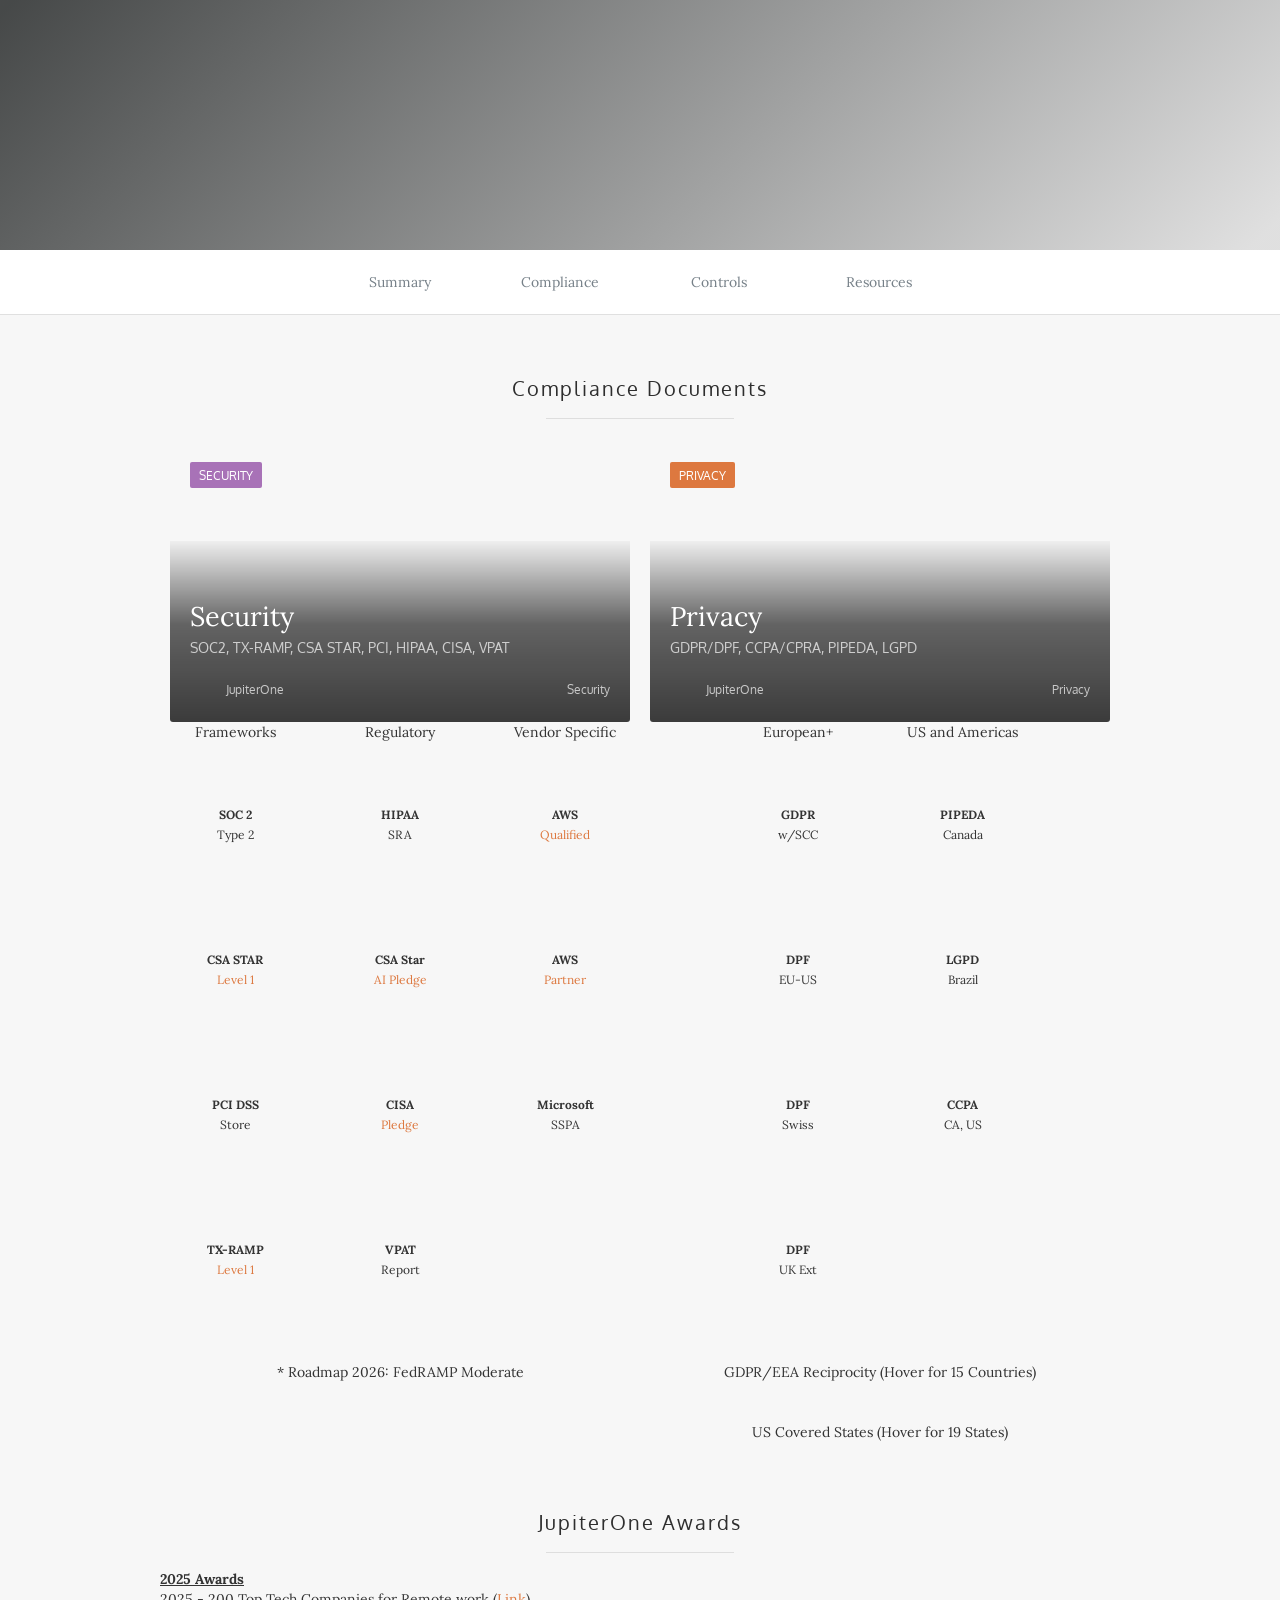
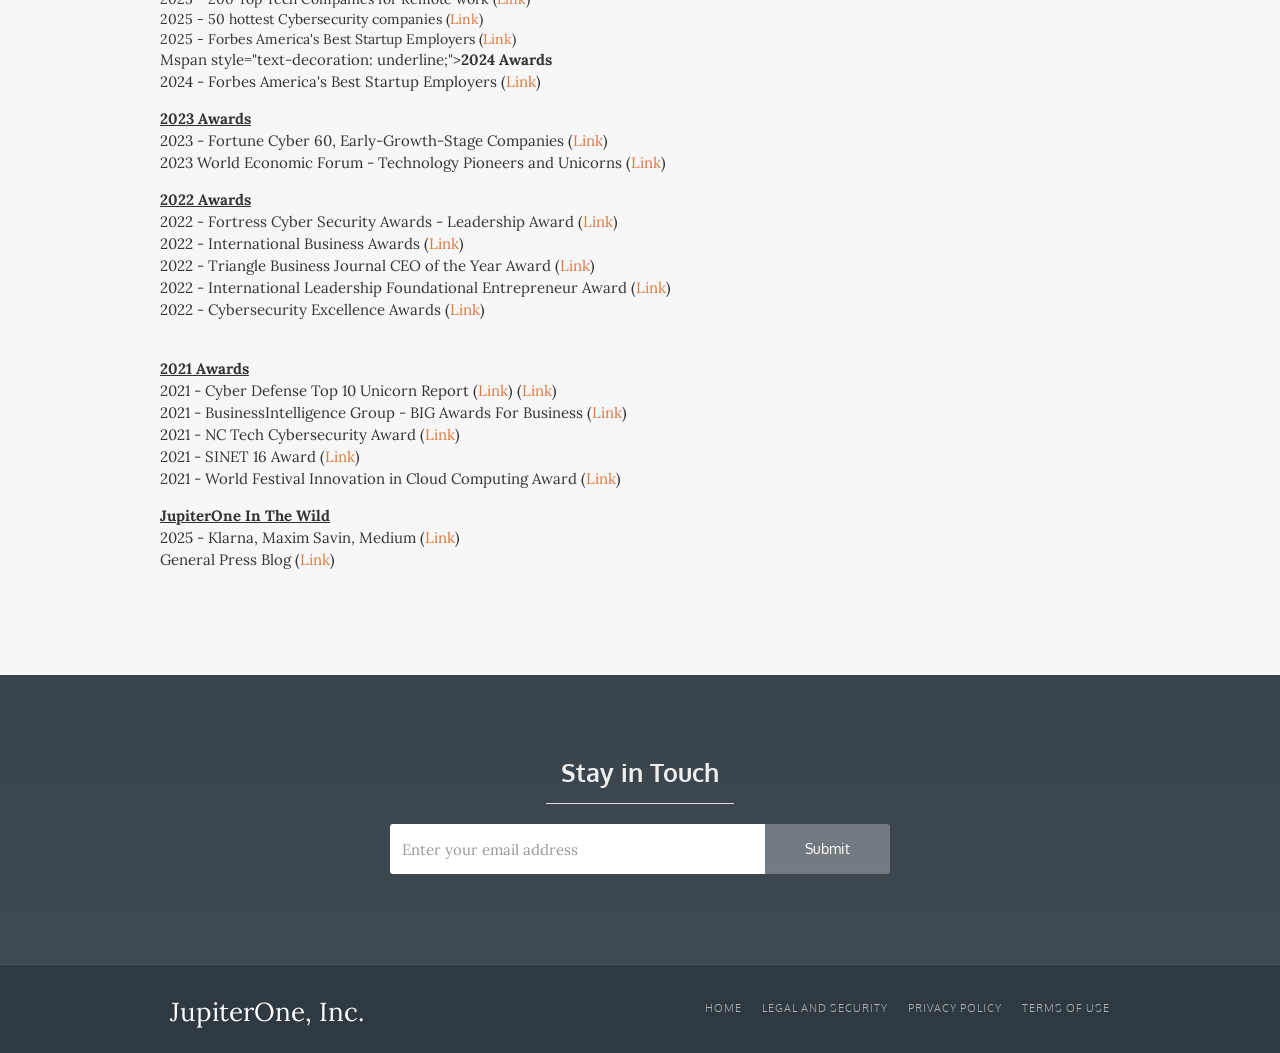
==== commit 5b8a8b20: "Update trust-compliance.html" ====
--- a/trust-compliance.html
+++ b/trust-compliance.html
@@ -251,13 +251,13 @@
 <br>2024 - Forbes America's Best Startup Employers (<a href="https://trueup.io/co/jupiterone/rankings">Link</a>)
 <p>
 <span style="text-decoration: underline;"><strong>2023 Awards</strong></span>
-<br>2023 - Fortune Cyber 60,&nbsp;Early-Growth-Stage Companies (<a href="https://trueup.io/co/jupiterone/rankings">Link</a>)</div>
+<br>2023 - Fortune Cyber 60,&nbsp;Early-Growth-Stage Companies (<a href="https://trueup.io/co/jupiterone/rankings">Link</a>)
 <br>2023 World Economic Forum - Technology Pioneers and Unicorns (<a href="https://www3.weforum.org/docs/WEF_AM23_TP%20_Unicorn_profiles.pdf">Link</a>)
 <p>
 <span style="text-decoration: underline;"><strong>2022 Awards</strong></span>
 <br>2022 - Fortress Cyber Security Awards - Leadership Award (<a href="https://www.jupiterone.com/blog/a-summer-of-awards-for-jupiterone">Link</a>)
 <br>2022 - International Business Awards (<a href="https://www.jupiterone.com/blog/a-summer-of-awards-for-jupiterone">Link</a>)
-<br>2022 - Trian Business Journal CEO of the Year Award (<a href="https://www.jupiterone.com/blog/a-summer-of-awards-for-jupiterone">Link</a>)
+<br>2022 - Triangle Business Journal CEO of the Year Award (<a href="https://www.jupiterone.com/blog/a-summer-of-awards-for-jupiterone">Link</a>)
 <br>2022 - International Leadership Foundational Entrepreneur Award (<a href="https://www.jupiterone.com/blog/a-summer-of-awards-for-jupiterone">Link</a>)
 <br>2022 - Cybersecurity Excellence Awards (<a href="https://www.jupiterone.com/blog/jupiterone-takes-home-the-gold-in-cybersecurity-excellence-awards">Link</a>)
 <p>
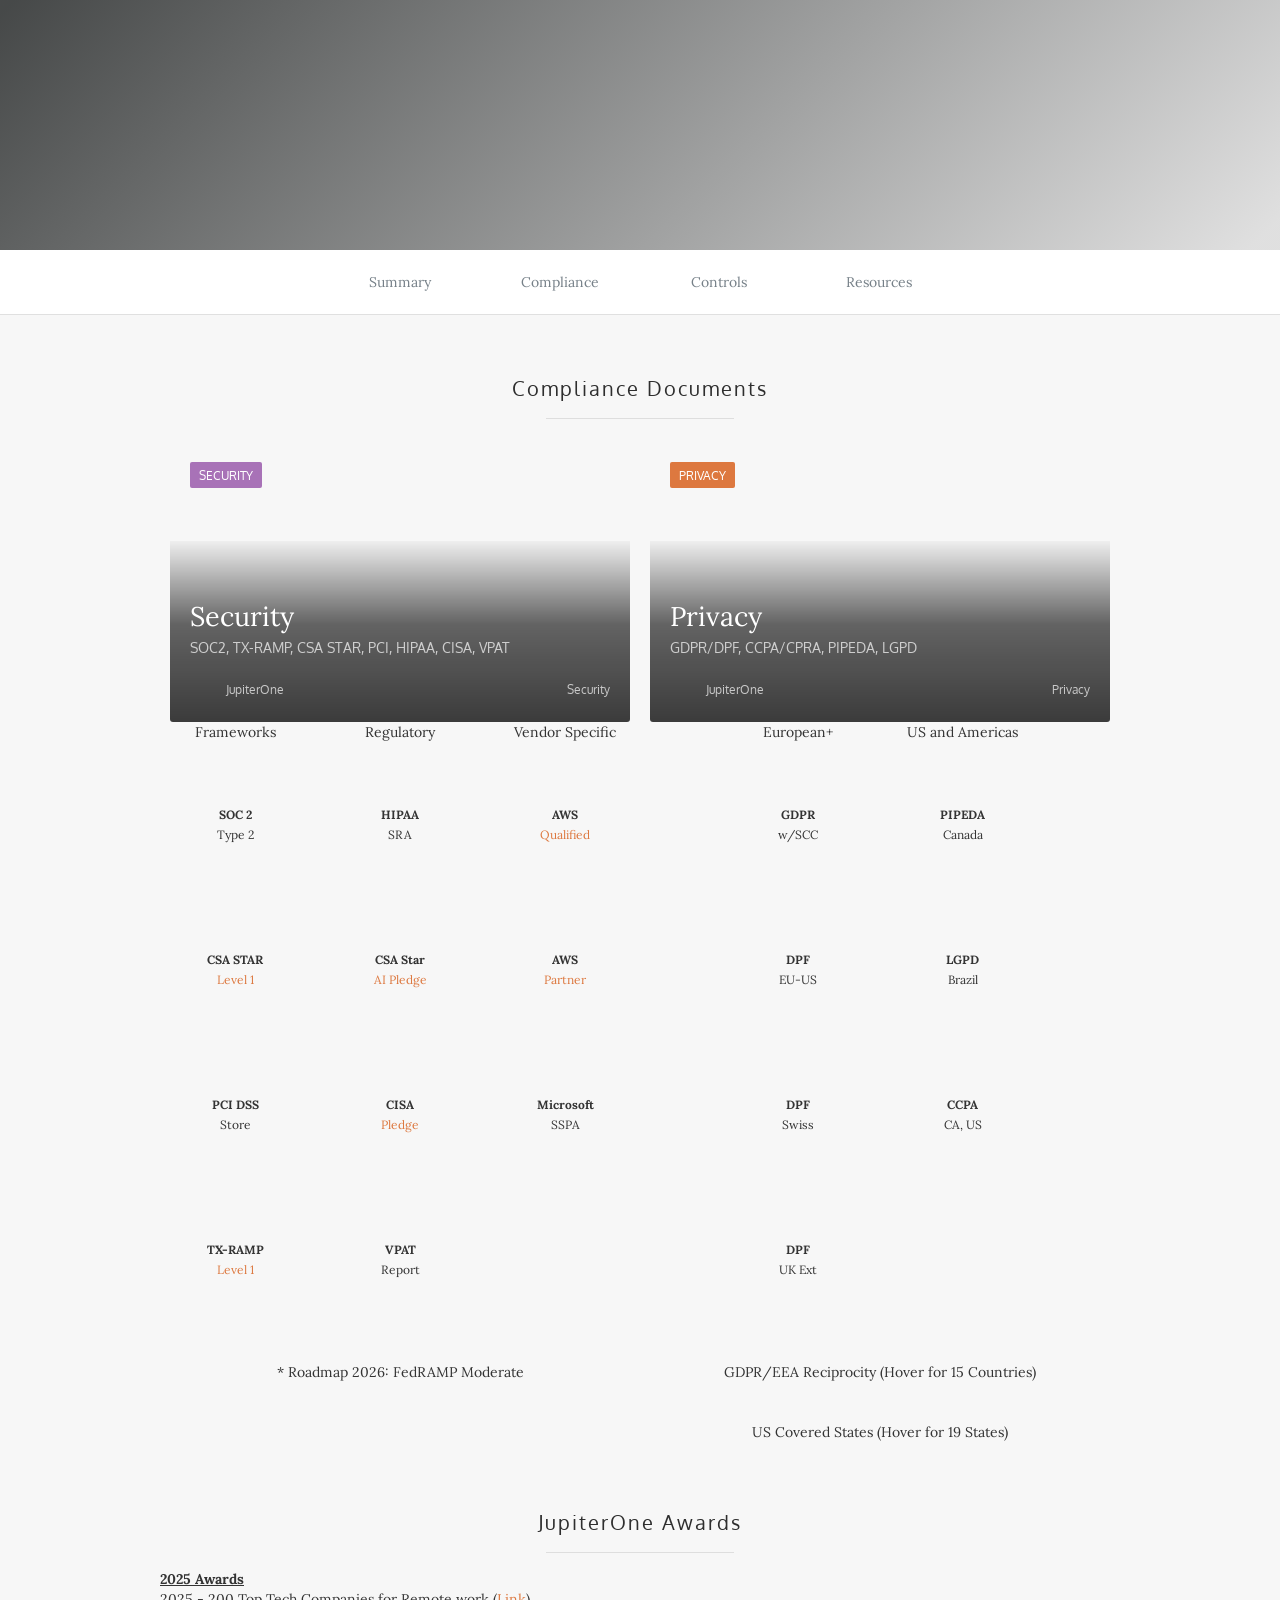
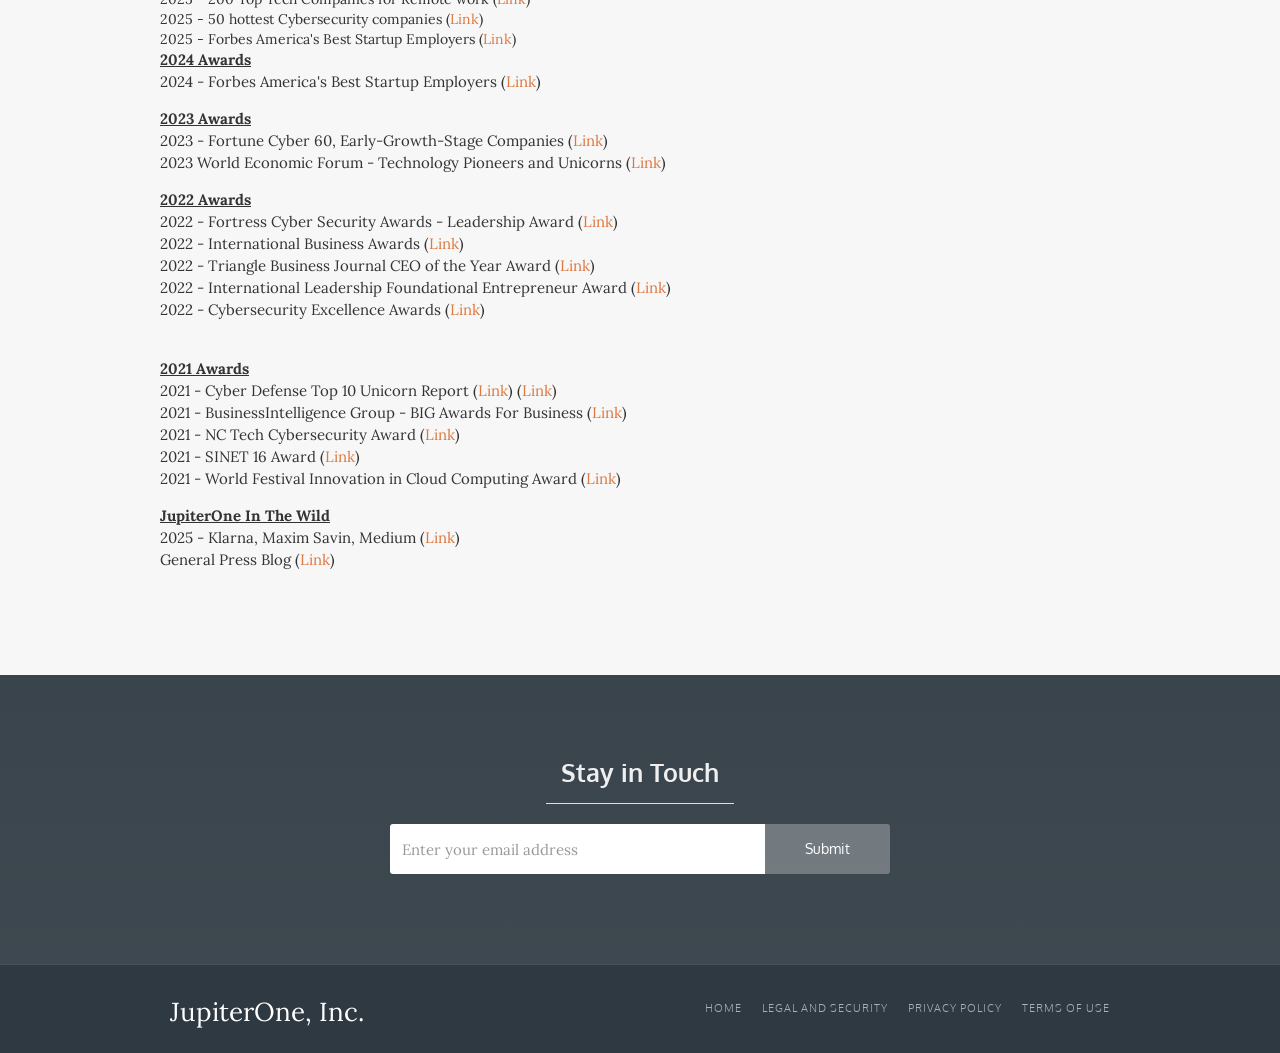
==== commit b53d83fc: "Update trust-compliance.html" ====
--- a/trust-compliance.html
+++ b/trust-compliance.html
@@ -247,7 +247,7 @@
 <br>2025 - 50 hottest Cybersecurity companies&nbsp;(<a href="https://trueup.io/co/jupiterone/rankings">Link</a>)
 <br>2025 - Forbes America's Best Startup Employers (<a href="https://trueup.io/co/jupiterone/rankings">Link</a>)
 <p>
-Mspan style="text-decoration: underline;"><strong>2024 Awards</strong></span>
+<span style="text-decoration: underline;"><strong>2024 Awards</strong></span>
 <br>2024 - Forbes America's Best Startup Employers (<a href="https://trueup.io/co/jupiterone/rankings">Link</a>)
 <p>
 <span style="text-decoration: underline;"><strong>2023 Awards</strong></span>
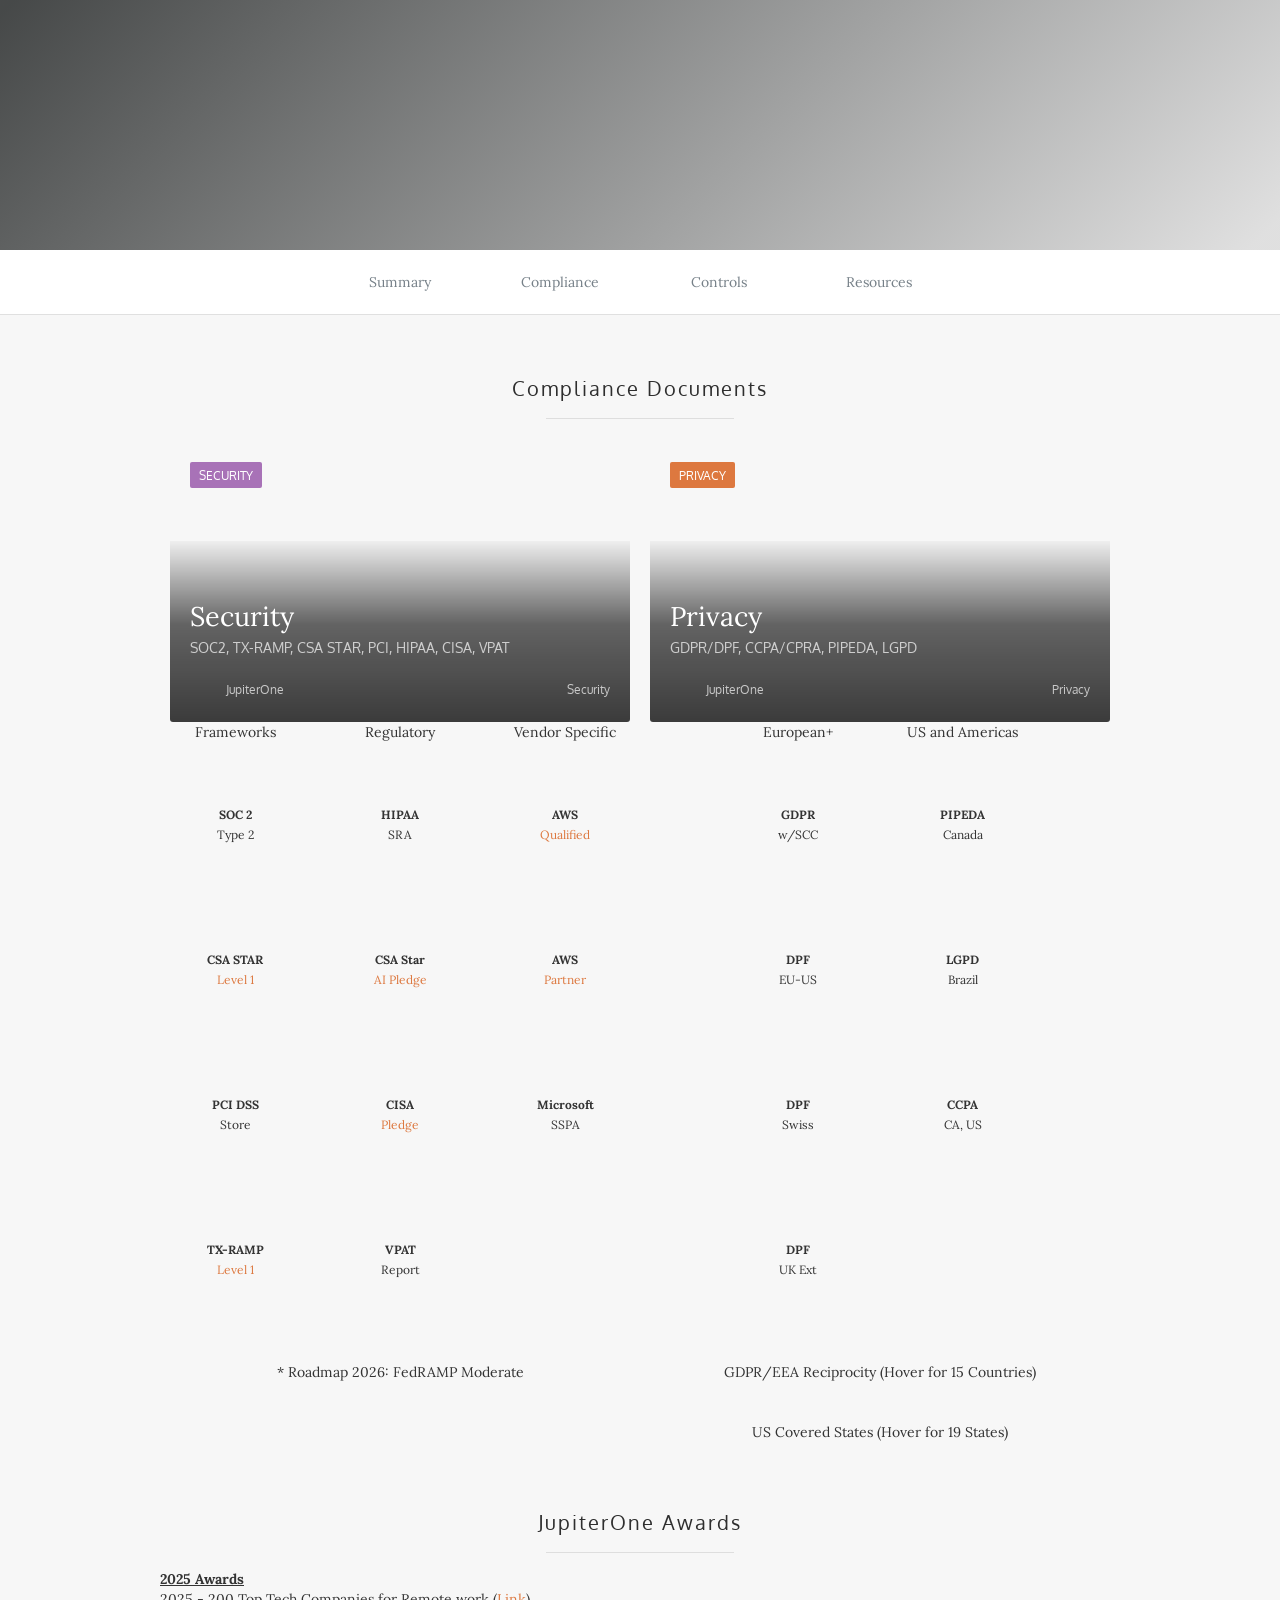
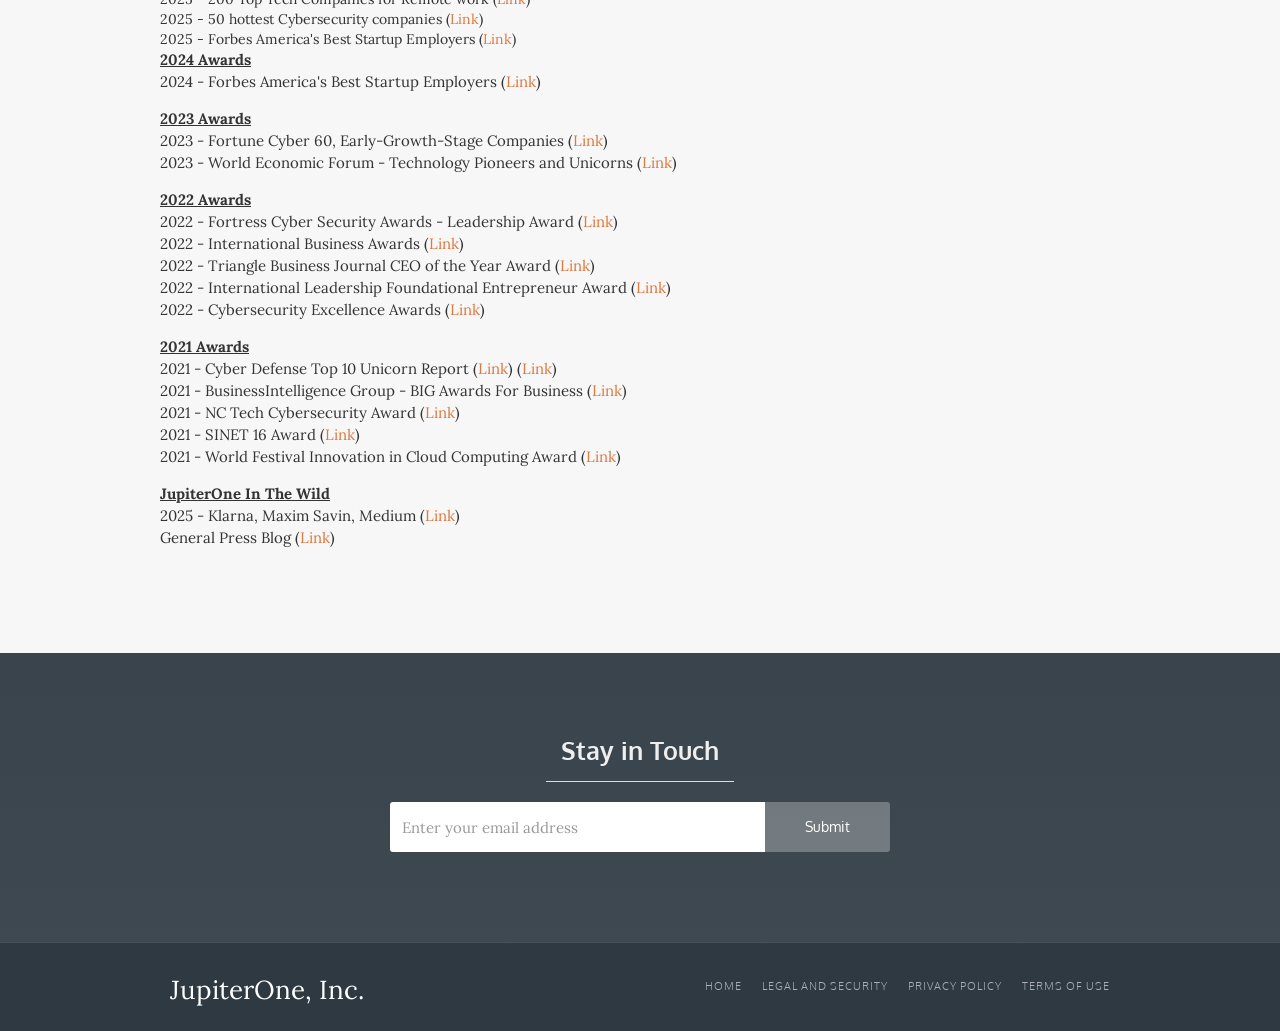
==== commit 9f8e034f: "Update trust-compliance.html" ====
--- a/trust-compliance.html
+++ b/trust-compliance.html
@@ -252,7 +252,7 @@
 <p>
 <span style="text-decoration: underline;"><strong>2023 Awards</strong></span>
 <br>2023 - Fortune Cyber 60,&nbsp;Early-Growth-Stage Companies (<a href="https://trueup.io/co/jupiterone/rankings">Link</a>)
-<br>2023 World Economic Forum - Technology Pioneers and Unicorns (<a href="https://www3.weforum.org/docs/WEF_AM23_TP%20_Unicorn_profiles.pdf">Link</a>)
+<br>2023 - World Economic Forum - Technology Pioneers and Unicorns (<a href="https://www3.weforum.org/docs/WEF_AM23_TP%20_Unicorn_profiles.pdf">Link</a>)
 <p>
 <span style="text-decoration: underline;"><strong>2022 Awards</strong></span>
 <br>2022 - Fortress Cyber Security Awards - Leadership Award (<a href="https://www.jupiterone.com/blog/a-summer-of-awards-for-jupiterone">Link</a>)
@@ -261,7 +261,7 @@
 <br>2022 - International Leadership Foundational Entrepreneur Award (<a href="https://www.jupiterone.com/blog/a-summer-of-awards-for-jupiterone">Link</a>)
 <br>2022 - Cybersecurity Excellence Awards (<a href="https://www.jupiterone.com/blog/jupiterone-takes-home-the-gold-in-cybersecurity-excellence-awards">Link</a>)
 <p>
-<br><span style="text-decoration: underline;"><strong>2021 Awards</strong></span>
+<span style="text-decoration: underline;"><strong>2021 Awards</strong></span>
 <br>2021 - Cyber Defense Top 10 Unicorn Report (<a href="https://www.cyberdefensemagazine.com/wp-content/uploads/2021/08/TheBlackUnicornReportfor2021.pdf">Link</a>) (<a href="https://www.jupiterone.com/blog/jupiterone-named-winner-of-top-10-ciso-black-unicorn-award">Link</a>)
 <br>2021 - BusinessIntelligence Group - BIG Awards For Business (<a href="https://www.jupiterone.com/blog/jupiterone-wins-start-up-of-the-year-at-big-awards-for-business">Link</a>)
 <br>2021 - NC Tech Cybersecurity Award (<a href="https://www.jupiterone.com/blog/jupiterone-finalist-for-nc-tech-cybersecurity-award">Link</a>)
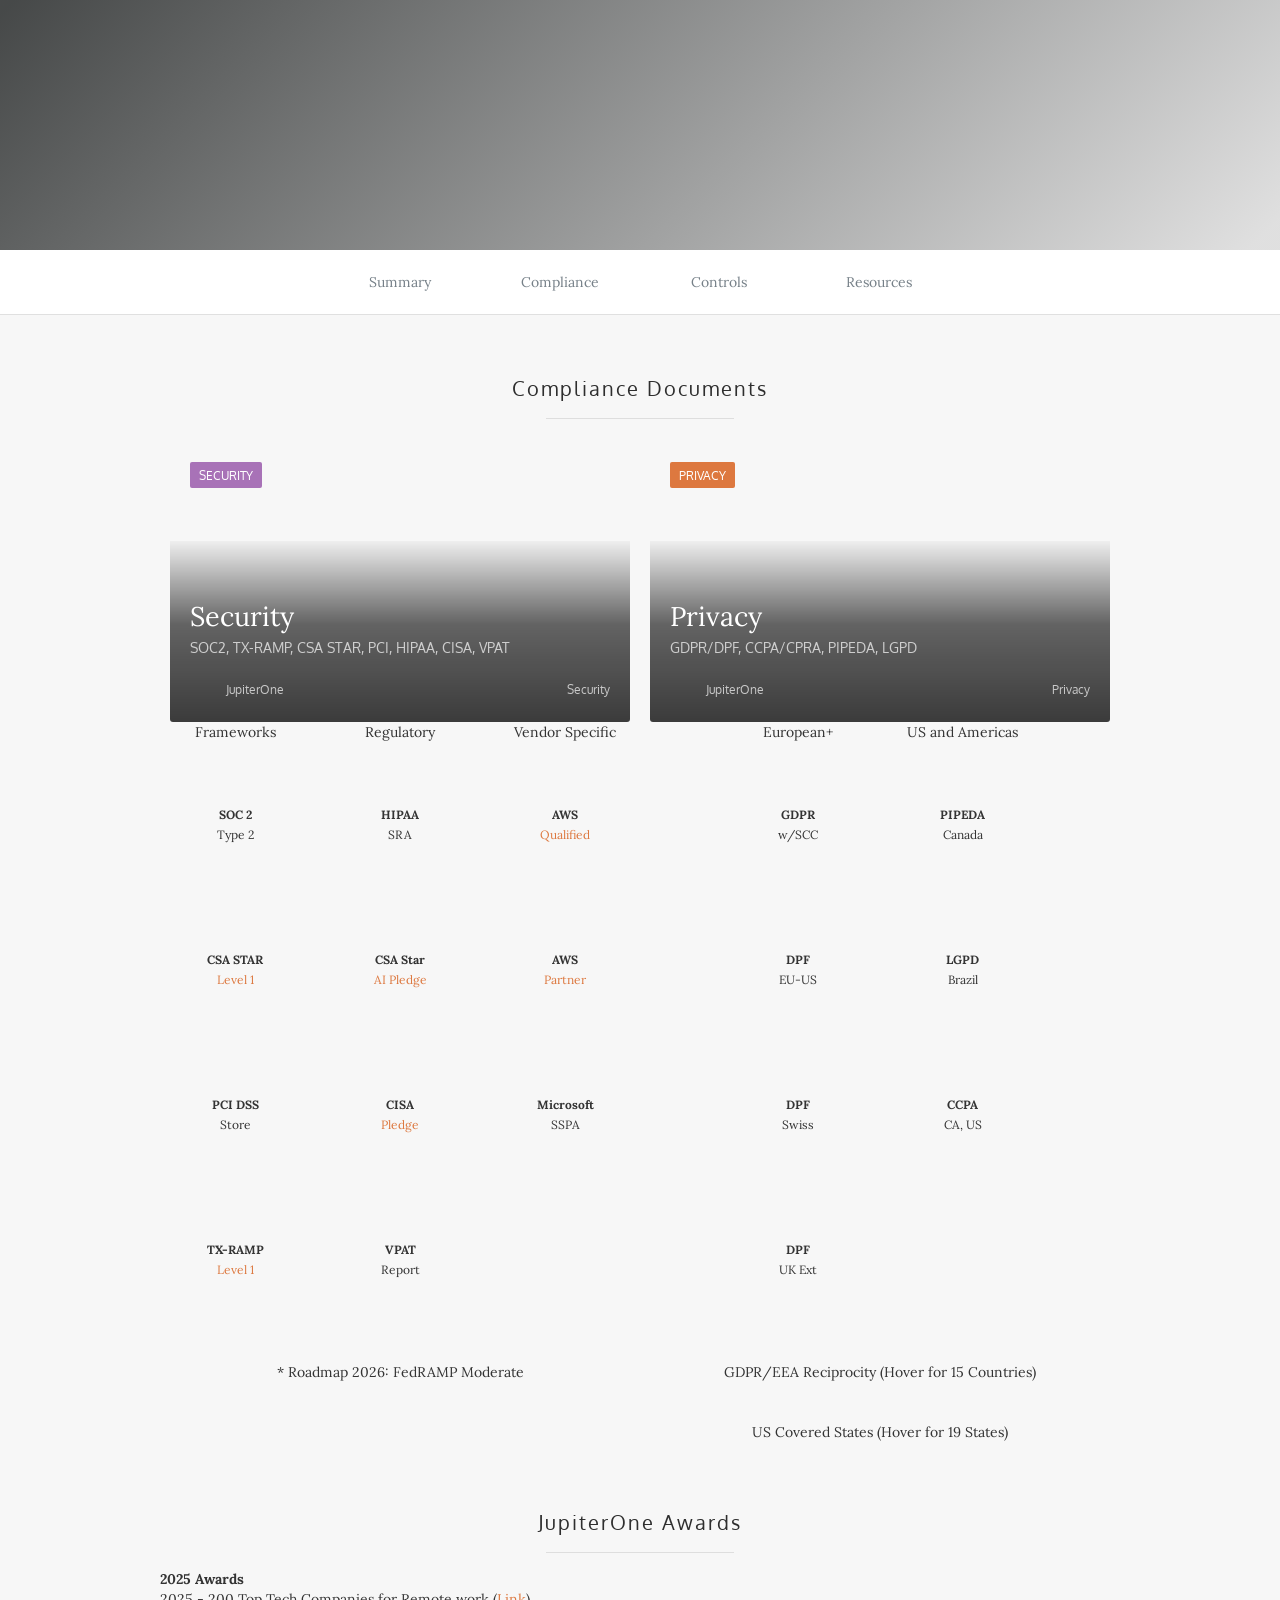
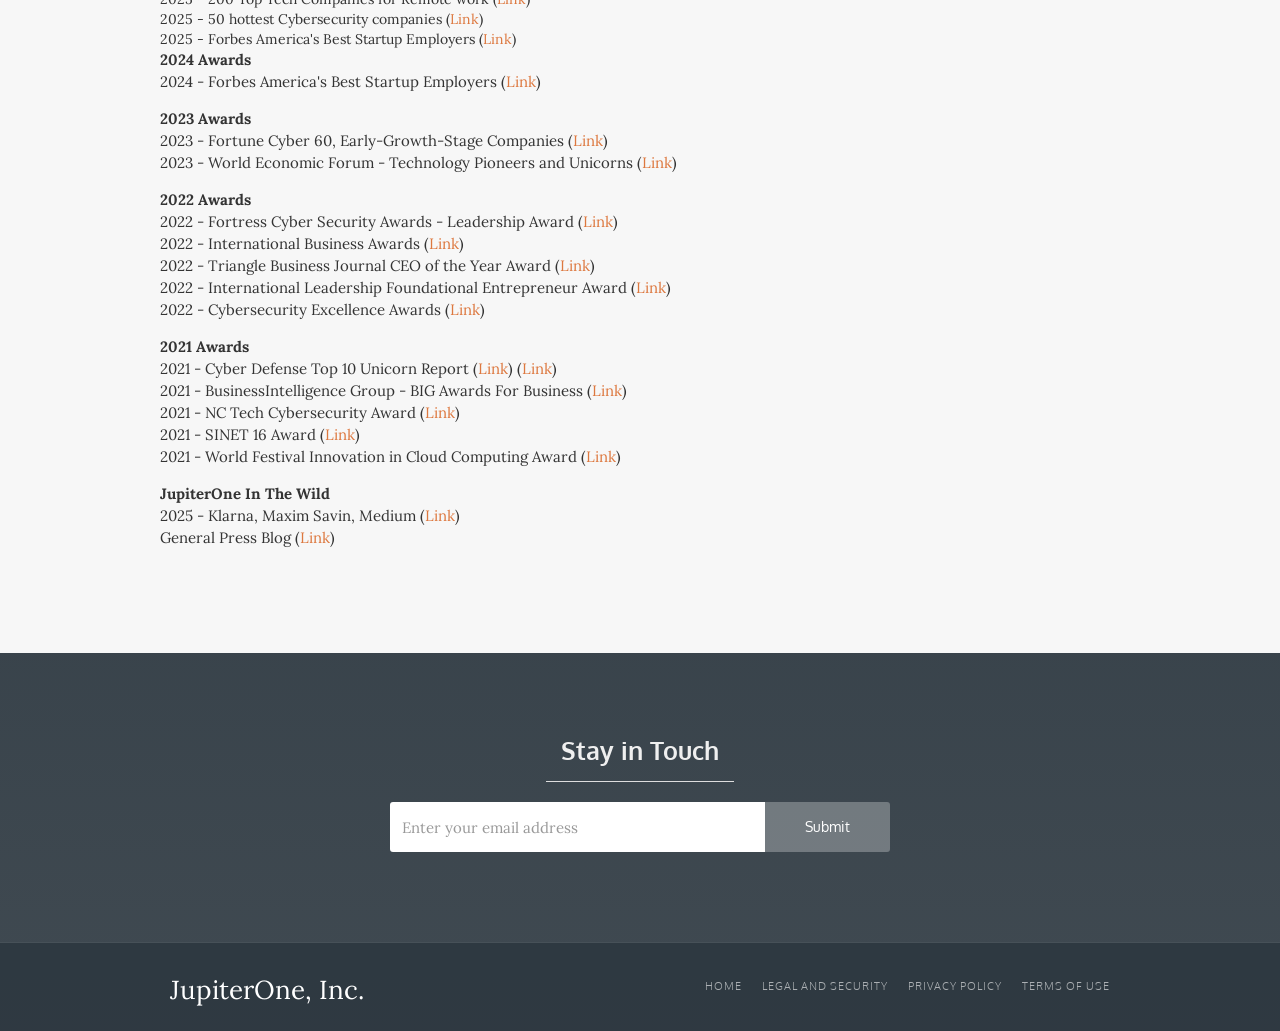
==== commit 6103676a: "Update trust-compliance.html" ====
--- a/trust-compliance.html
+++ b/trust-compliance.html
@@ -242,35 +242,35 @@
                <div class="w-dyn-list">
                   <div role="list" class="w-clearfix w-dyn-items w-row">
 
-<span style="text-decoration: underline;"><strong>2025 Awards</strong></span>
-<br>2025 - 200 Top Tech Companies for Remote work (<a href="https://trueup.io/co/jupiterone/rankings">Link</a>)
-<br>2025 - 50 hottest Cybersecurity companies&nbsp;(<a href="https://trueup.io/co/jupiterone/rankings">Link</a>)
-<br>2025 - Forbes America's Best Startup Employers (<a href="https://trueup.io/co/jupiterone/rankings">Link</a>)
+<strong>2025 Awards</strong>
+<br>2025 - 200 Top Tech Companies for Remote work (<a href="https://trueup.io/co/jupiterone/rankings" target="_blank">Link</a>)
+<br>2025 - 50 hottest Cybersecurity companies&nbsp;(<a href="https://trueup.io/co/jupiterone/rankings" target="_blank">Link</a>)
+<br>2025 - Forbes America's Best Startup Employers (<a href="https://trueup.io/co/jupiterone/rankings" target="_blank">Link</a>)
 <p>
-<span style="text-decoration: underline;"><strong>2024 Awards</strong></span>
-<br>2024 - Forbes America's Best Startup Employers (<a href="https://trueup.io/co/jupiterone/rankings">Link</a>)
+<strong>2024 Awards</strong>
+<br>2024 - Forbes America's Best Startup Employers (<a href="https://trueup.io/co/jupiterone/rankings" target="_blank">Link</a>)
 <p>
-<span style="text-decoration: underline;"><strong>2023 Awards</strong></span>
-<br>2023 - Fortune Cyber 60,&nbsp;Early-Growth-Stage Companies (<a href="https://trueup.io/co/jupiterone/rankings">Link</a>)
-<br>2023 - World Economic Forum - Technology Pioneers and Unicorns (<a href="https://www3.weforum.org/docs/WEF_AM23_TP%20_Unicorn_profiles.pdf">Link</a>)
+<strong>2023 Awards</strong>
+<br>2023 - Fortune Cyber 60,&nbsp;Early-Growth-Stage Companies (<a href="https://trueup.io/co/jupiterone/rankings" target="_blank">Link</a>)
+<br>2023 - World Economic Forum - Technology Pioneers and Unicorns (<a href="https://www3.weforum.org/docs/WEF_AM23_TP%20_Unicorn_profiles.pdf" target="_blank">Link</a>)
 <p>
-<span style="text-decoration: underline;"><strong>2022 Awards</strong></span>
-<br>2022 - Fortress Cyber Security Awards - Leadership Award (<a href="https://www.jupiterone.com/blog/a-summer-of-awards-for-jupiterone">Link</a>)
-<br>2022 - International Business Awards (<a href="https://www.jupiterone.com/blog/a-summer-of-awards-for-jupiterone">Link</a>)
-<br>2022 - Triangle Business Journal CEO of the Year Award (<a href="https://www.jupiterone.com/blog/a-summer-of-awards-for-jupiterone">Link</a>)
-<br>2022 - International Leadership Foundational Entrepreneur Award (<a href="https://www.jupiterone.com/blog/a-summer-of-awards-for-jupiterone">Link</a>)
-<br>2022 - Cybersecurity Excellence Awards (<a href="https://www.jupiterone.com/blog/jupiterone-takes-home-the-gold-in-cybersecurity-excellence-awards">Link</a>)
+<strong>2022 Awards</strong>
+<br>2022 - Fortress Cyber Security Awards - Leadership Award (<a href="https://www.jupiterone.com/blog/a-summer-of-awards-for-jupiterone" target="_blank">Link</a>)
+<br>2022 - International Business Awards (<a href="https://www.jupiterone.com/blog/a-summer-of-awards-for-jupiterone" target="_blank">Link</a>)
+<br>2022 - Triangle Business Journal CEO of the Year Award (<a href="https://www.jupiterone.com/blog/a-summer-of-awards-for-jupiterone" target="_blank">Link</a>)
+<br>2022 - International Leadership Foundational Entrepreneur Award (<a href="https://www.jupiterone.com/blog/a-summer-of-awards-for-jupiterone" target="_blank">Link</a>)
+<br>2022 - Cybersecurity Excellence Awards (<a href="https://www.jupiterone.com/blog/jupiterone-takes-home-the-gold-in-cybersecurity-excellence-awards" target="_blank">Link</a>)
 <p>
-<span style="text-decoration: underline;"><strong>2021 Awards</strong></span>
-<br>2021 - Cyber Defense Top 10 Unicorn Report (<a href="https://www.cyberdefensemagazine.com/wp-content/uploads/2021/08/TheBlackUnicornReportfor2021.pdf">Link</a>) (<a href="https://www.jupiterone.com/blog/jupiterone-named-winner-of-top-10-ciso-black-unicorn-award">Link</a>)
-<br>2021 - BusinessIntelligence Group - BIG Awards For Business (<a href="https://www.jupiterone.com/blog/jupiterone-wins-start-up-of-the-year-at-big-awards-for-business">Link</a>)
-<br>2021 - NC Tech Cybersecurity Award (<a href="https://www.jupiterone.com/blog/jupiterone-finalist-for-nc-tech-cybersecurity-award">Link</a>)
-<br>2021 - SINET 16 Award (<a href="https://www.jupiterone.com/blog/sinet-16-awards-winner-jupiterone">Link</a>)
-<br>2021 - World Festival Innovation in Cloud Computing Award (<a href="https://www.jupiterone.com/blog/jupiterone-named-winner-in-worldfestival-2021-innovation-in-cloud-computing">Link</a>)
+<strong>2021 Awards</strong>
+<br>2021 - Cyber Defense Top 10 Unicorn Report (<a href="https://www.cyberdefensemagazine.com/wp-content/uploads/2021/08/TheBlackUnicornReportfor2021.pdf" target="_blank">Link</a>) (<a href="https://www.jupiterone.com/blog/jupiterone-named-winner-of-top-10-ciso-black-unicorn-award">Link</a>)
+<br>2021 - BusinessIntelligence Group - BIG Awards For Business (<a href="https://www.jupiterone.com/blog/jupiterone-wins-start-up-of-the-year-at-big-awards-for-business" target="_blank">Link</a>)
+<br>2021 - NC Tech Cybersecurity Award (<a href="https://www.jupiterone.com/blog/jupiterone-finalist-for-nc-tech-cybersecurity-award" target="_blank">Link</a>)
+<br>2021 - SINET 16 Award (<a href="https://www.jupiterone.com/blog/sinet-16-awards-winner-jupiterone" target="_blank">Link</a>)
+<br>2021 - World Festival Innovation in Cloud Computing Award (<a href="https://www.jupiterone.com/blog/jupiterone-named-winner-in-worldfestival-2021-innovation-in-cloud-computing" target="_blank">Link</a>)
 <p>
-<p><span style="text-decoration: underline;"><strong>JupiterOne In The Wild</strong></span>
-<br>2025 - Klarna, Maxim Savin, Medium (<a href="https://engineering.klarna.com/how-i-stopped-worrying-and-learned-to-love-cloud-inventory-723cd3c49d46">Link</a>)
-<br>General Press Blog (<a href="https://www.jupiterone.com/newsroom">Link</a>)
+<strong>JupiterOne In The Wild</strong>
+<br>2025 - Klarna, Maxim Savin, Medium (<a href="https://engineering.klarna.com/how-i-stopped-worrying-and-learned-to-love-cloud-inventory-723cd3c49d46" target="_blank">Link</a>)
+<br>General Press Blog (<a href="https://www.jupiterone.com/newsroom" target="_blank">Link</a>)
                      <!--
                      <div role="listitem" class="blog-thumbnail w-dyn-item w-col w-col-4">
                         <a href="https://www.jupiterone.com/resources?content-type=Case+Study" data-w-id="46150442-4efa-9d36-3a4c-20d527e7a6bc" class="thumbnail-wrapper w-inline-block">
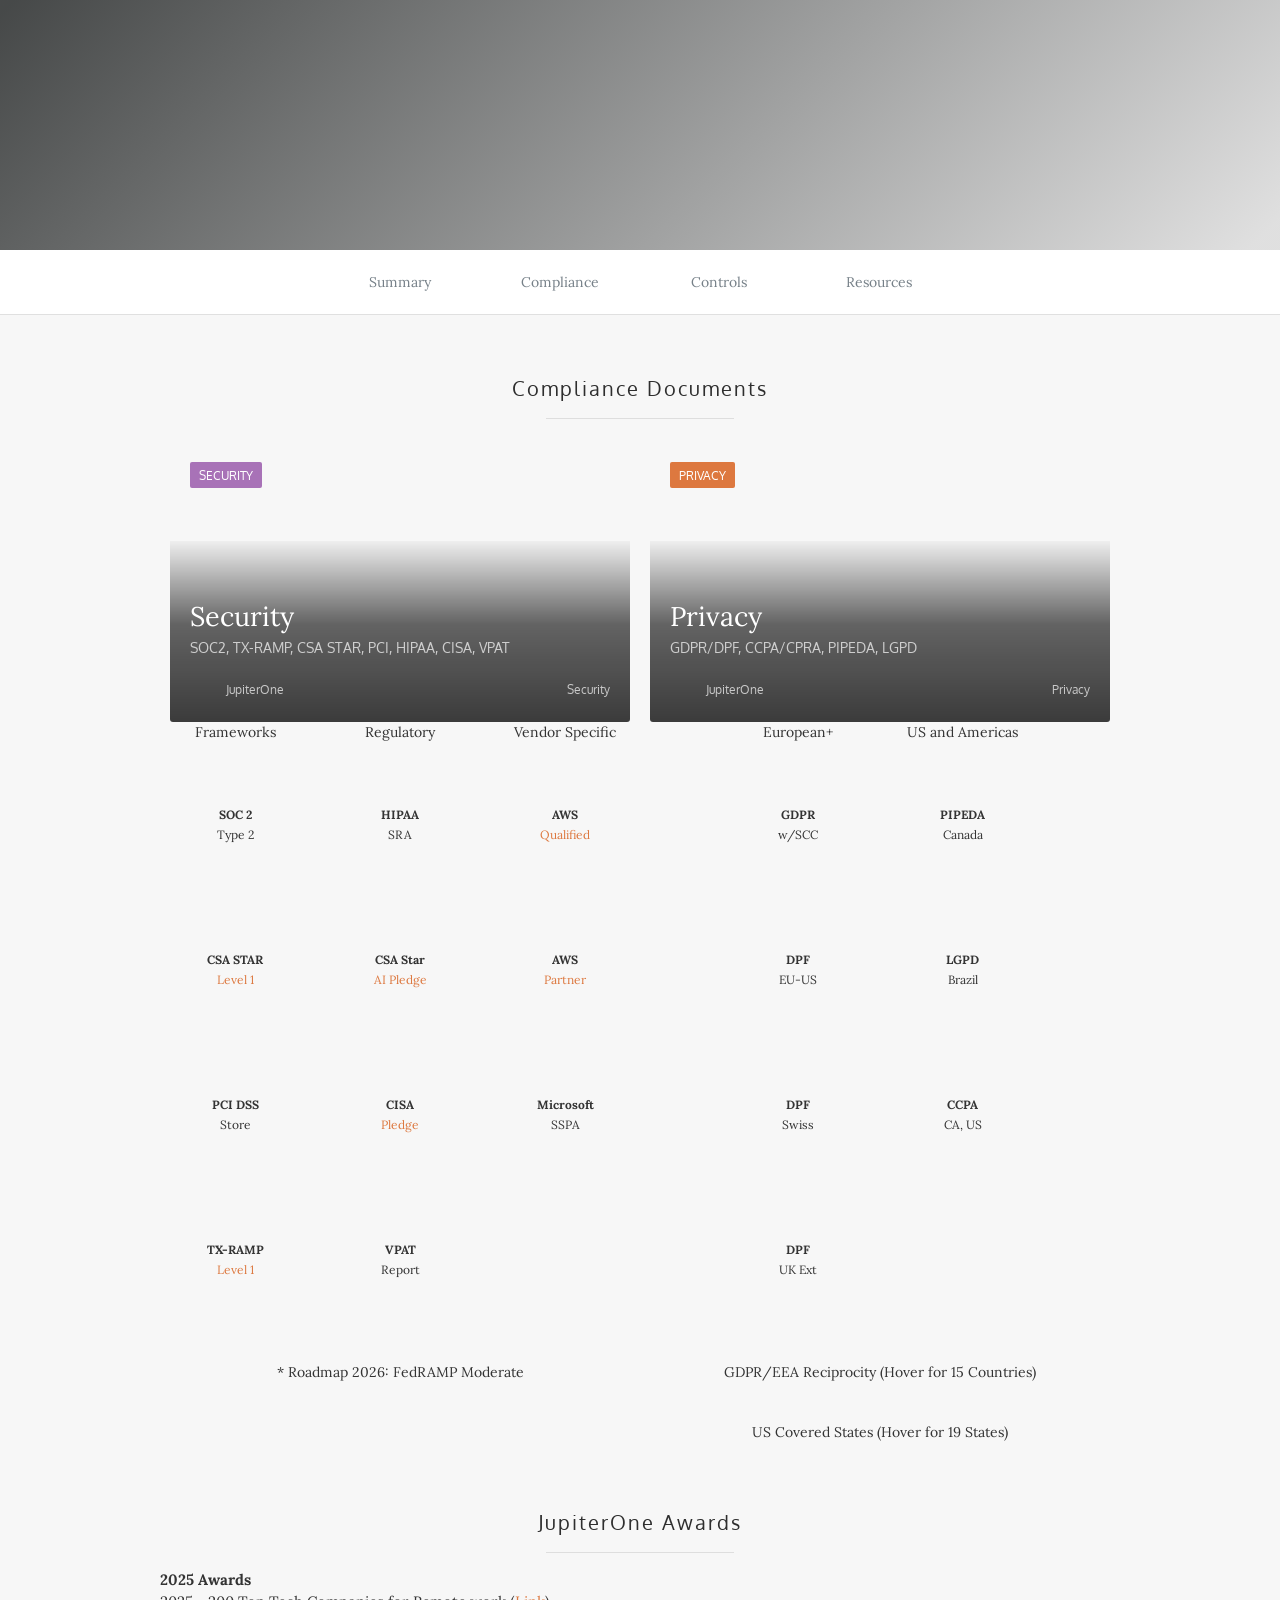
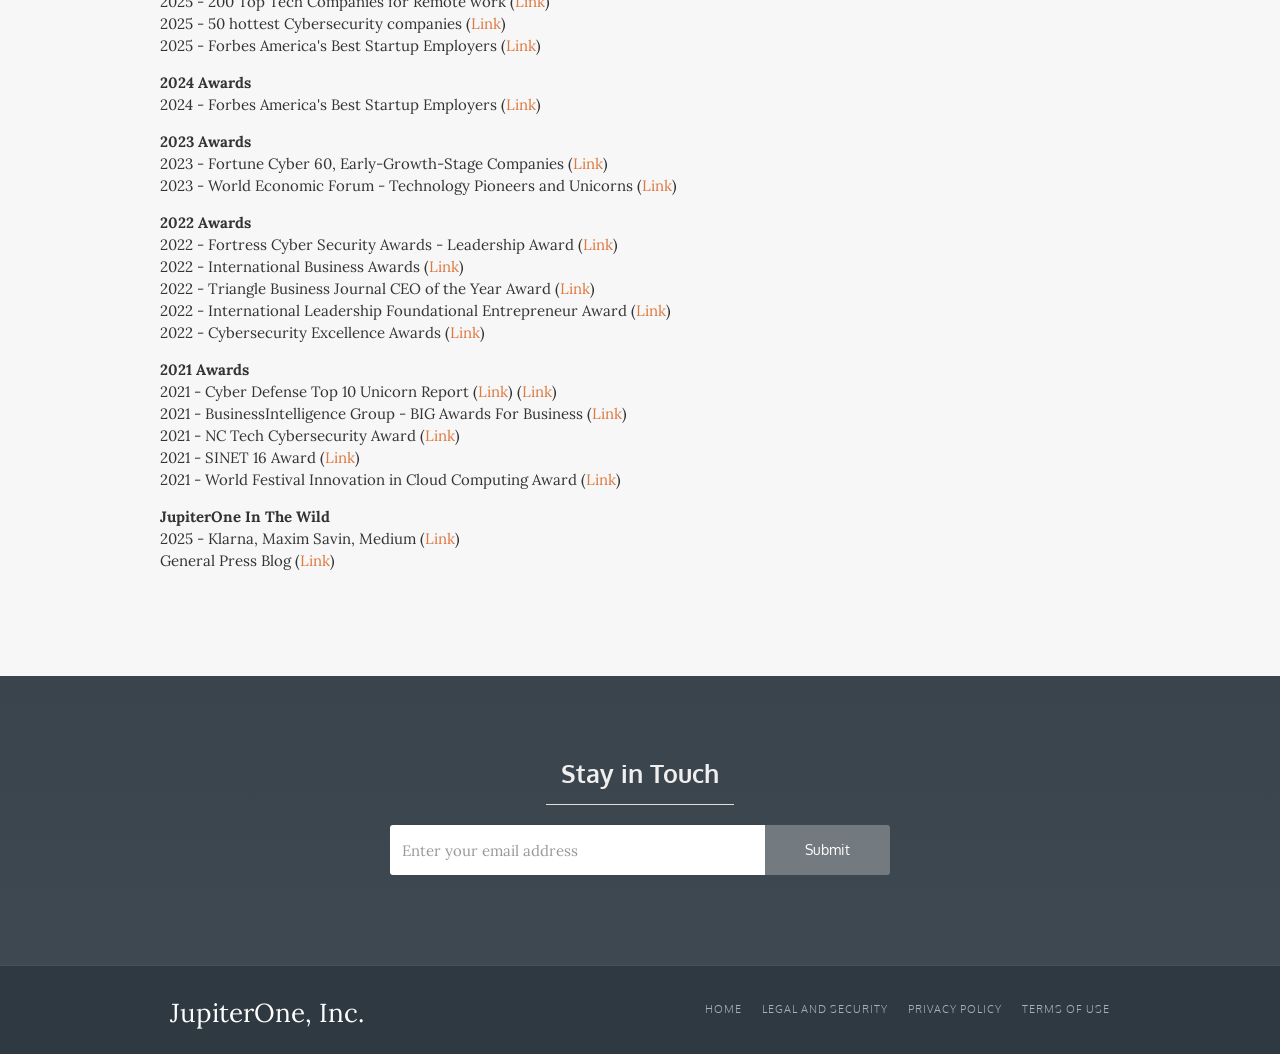
==== commit b5234134: "Update trust-compliance.html" ====
--- a/trust-compliance.html
+++ b/trust-compliance.html
@@ -241,36 +241,34 @@
                
                <div class="w-dyn-list">
                   <div role="list" class="w-clearfix w-dyn-items w-row">
-
-<strong>2025 Awards</strong>
+<table>
+   <tr>
+<p><strong>2025 Awards</strong>
 <br>2025 - 200 Top Tech Companies for Remote work (<a href="https://trueup.io/co/jupiterone/rankings" target="_blank">Link</a>)
 <br>2025 - 50 hottest Cybersecurity companies&nbsp;(<a href="https://trueup.io/co/jupiterone/rankings" target="_blank">Link</a>)
 <br>2025 - Forbes America's Best Startup Employers (<a href="https://trueup.io/co/jupiterone/rankings" target="_blank">Link</a>)
-<p>
-<strong>2024 Awards</strong>
+<p><strong>2024 Awards</strong>
 <br>2024 - Forbes America's Best Startup Employers (<a href="https://trueup.io/co/jupiterone/rankings" target="_blank">Link</a>)
-<p>
-<strong>2023 Awards</strong>
+<p><strong>2023 Awards</strong>
 <br>2023 - Fortune Cyber 60,&nbsp;Early-Growth-Stage Companies (<a href="https://trueup.io/co/jupiterone/rankings" target="_blank">Link</a>)
 <br>2023 - World Economic Forum - Technology Pioneers and Unicorns (<a href="https://www3.weforum.org/docs/WEF_AM23_TP%20_Unicorn_profiles.pdf" target="_blank">Link</a>)
-<p>
-<strong>2022 Awards</strong>
+<p><strong>2022 Awards</strong>
 <br>2022 - Fortress Cyber Security Awards - Leadership Award (<a href="https://www.jupiterone.com/blog/a-summer-of-awards-for-jupiterone" target="_blank">Link</a>)
 <br>2022 - International Business Awards (<a href="https://www.jupiterone.com/blog/a-summer-of-awards-for-jupiterone" target="_blank">Link</a>)
 <br>2022 - Triangle Business Journal CEO of the Year Award (<a href="https://www.jupiterone.com/blog/a-summer-of-awards-for-jupiterone" target="_blank">Link</a>)
 <br>2022 - International Leadership Foundational Entrepreneur Award (<a href="https://www.jupiterone.com/blog/a-summer-of-awards-for-jupiterone" target="_blank">Link</a>)
 <br>2022 - Cybersecurity Excellence Awards (<a href="https://www.jupiterone.com/blog/jupiterone-takes-home-the-gold-in-cybersecurity-excellence-awards" target="_blank">Link</a>)
-<p>
-<strong>2021 Awards</strong>
+<p><strong>2021 Awards</strong>
 <br>2021 - Cyber Defense Top 10 Unicorn Report (<a href="https://www.cyberdefensemagazine.com/wp-content/uploads/2021/08/TheBlackUnicornReportfor2021.pdf" target="_blank">Link</a>) (<a href="https://www.jupiterone.com/blog/jupiterone-named-winner-of-top-10-ciso-black-unicorn-award">Link</a>)
 <br>2021 - BusinessIntelligence Group - BIG Awards For Business (<a href="https://www.jupiterone.com/blog/jupiterone-wins-start-up-of-the-year-at-big-awards-for-business" target="_blank">Link</a>)
 <br>2021 - NC Tech Cybersecurity Award (<a href="https://www.jupiterone.com/blog/jupiterone-finalist-for-nc-tech-cybersecurity-award" target="_blank">Link</a>)
 <br>2021 - SINET 16 Award (<a href="https://www.jupiterone.com/blog/sinet-16-awards-winner-jupiterone" target="_blank">Link</a>)
 <br>2021 - World Festival Innovation in Cloud Computing Award (<a href="https://www.jupiterone.com/blog/jupiterone-named-winner-in-worldfestival-2021-innovation-in-cloud-computing" target="_blank">Link</a>)
-<p>
-<strong>JupiterOne In The Wild</strong>
+<p><strong>JupiterOne In The Wild</strong>
 <br>2025 - Klarna, Maxim Savin, Medium (<a href="https://engineering.klarna.com/how-i-stopped-worrying-and-learned-to-love-cloud-inventory-723cd3c49d46" target="_blank">Link</a>)
 <br>General Press Blog (<a href="https://www.jupiterone.com/newsroom" target="_blank">Link</a>)
+   </tr>
+</table>
                      <!--
                      <div role="listitem" class="blog-thumbnail w-dyn-item w-col w-col-4">
                         <a href="https://www.jupiterone.com/resources?content-type=Case+Study" data-w-id="46150442-4efa-9d36-3a4c-20d527e7a6bc" class="thumbnail-wrapper w-inline-block">
